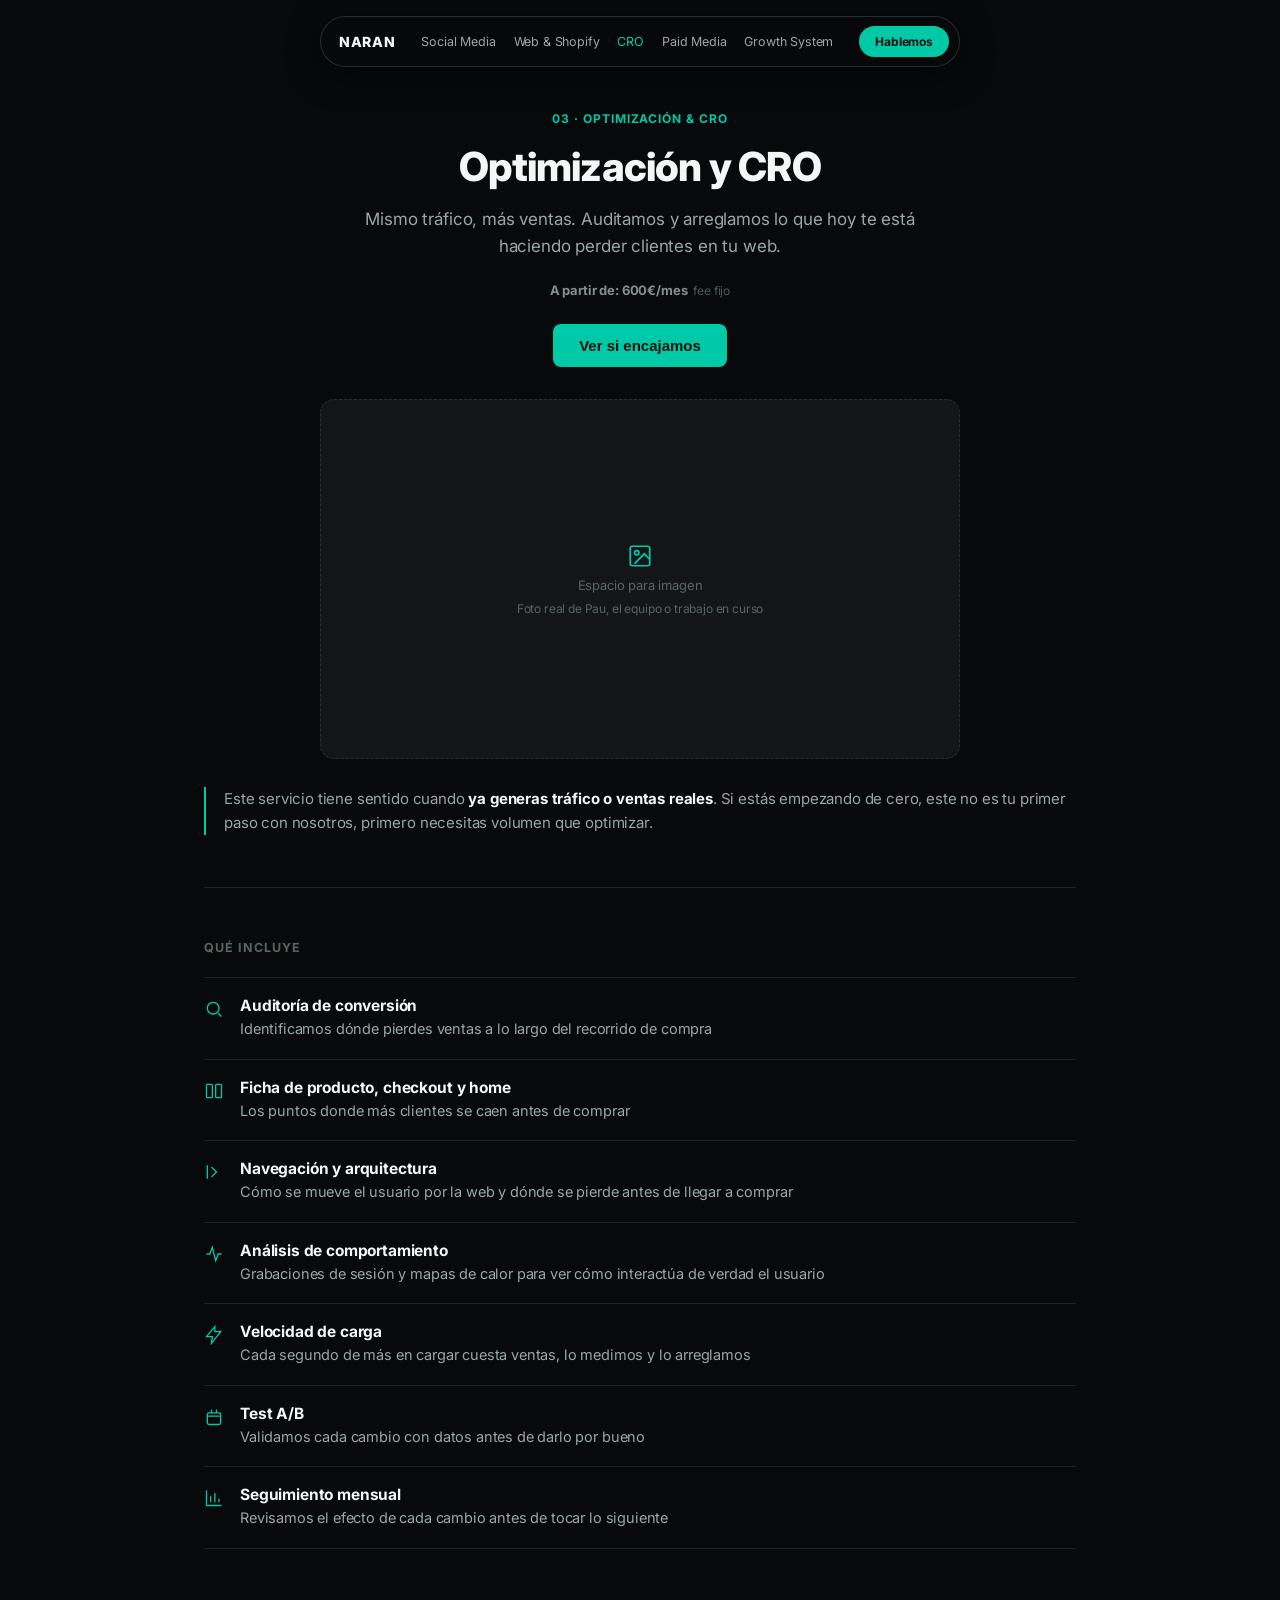
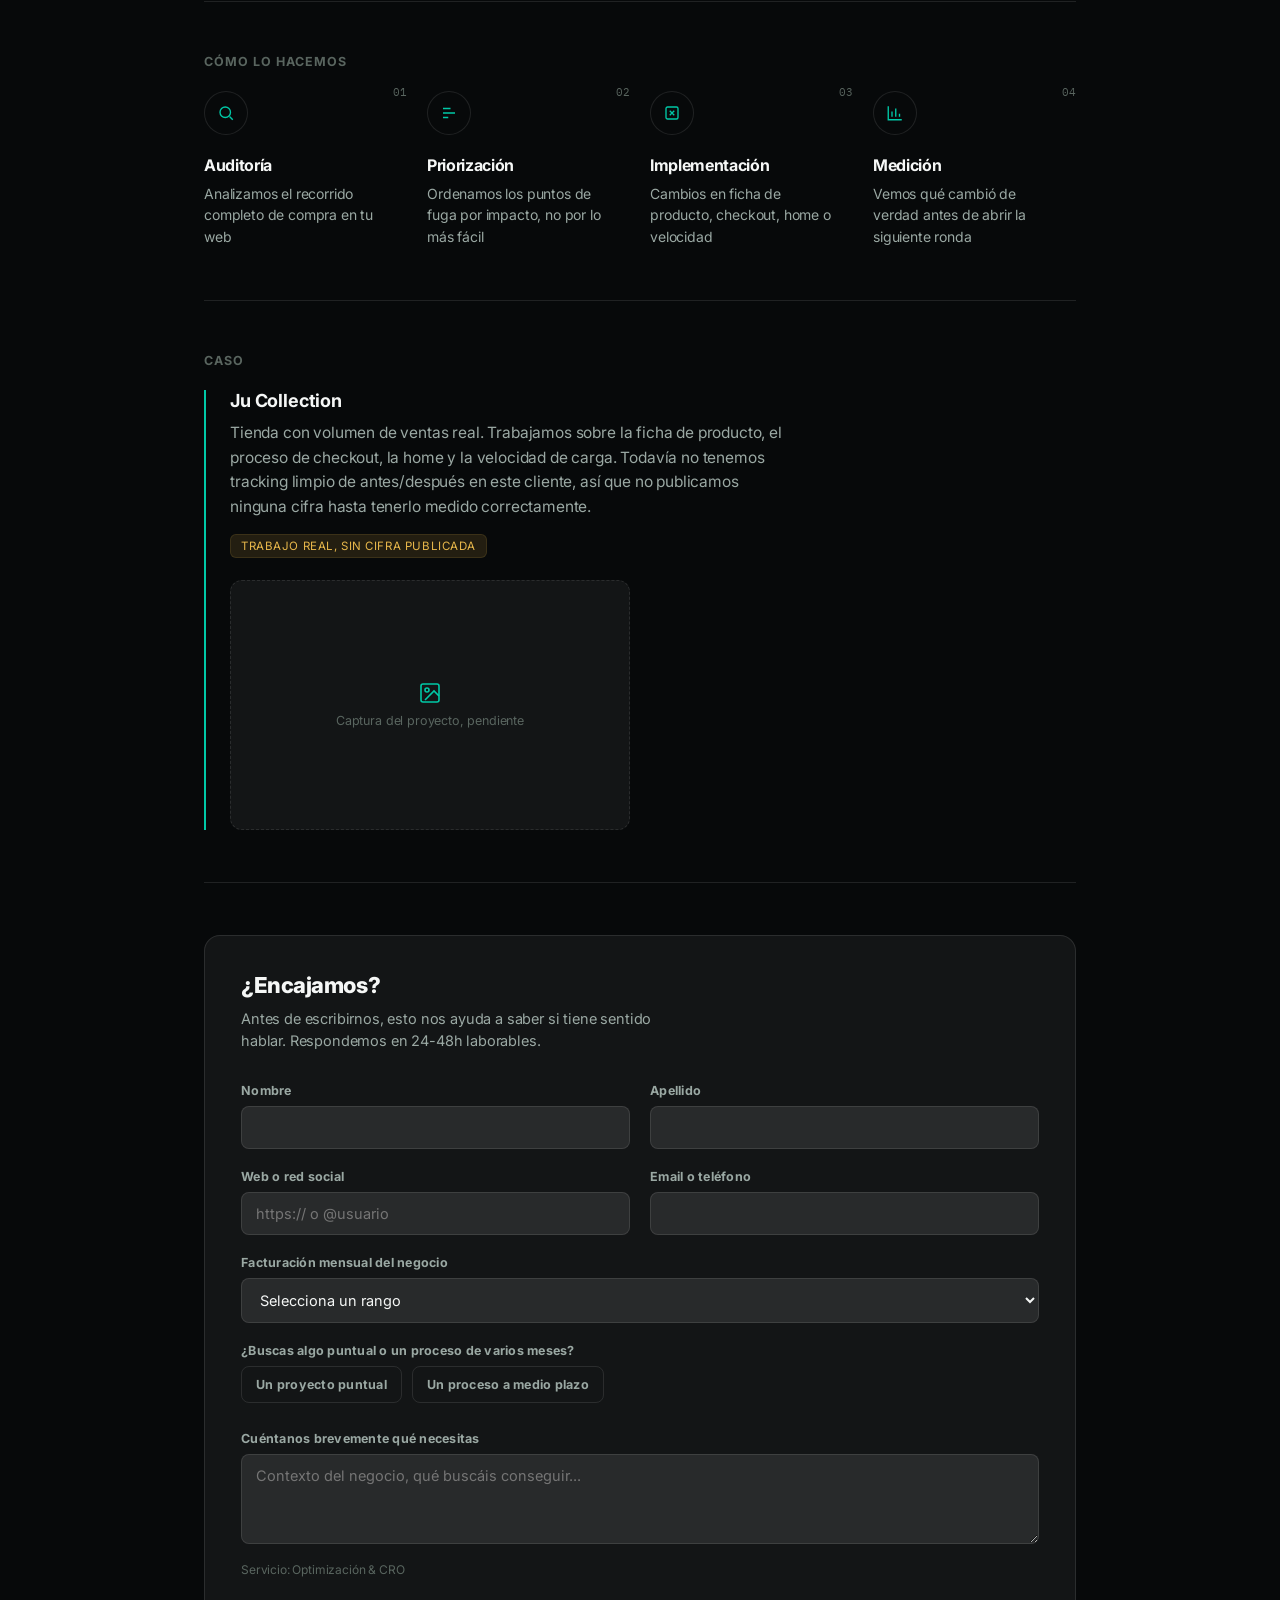
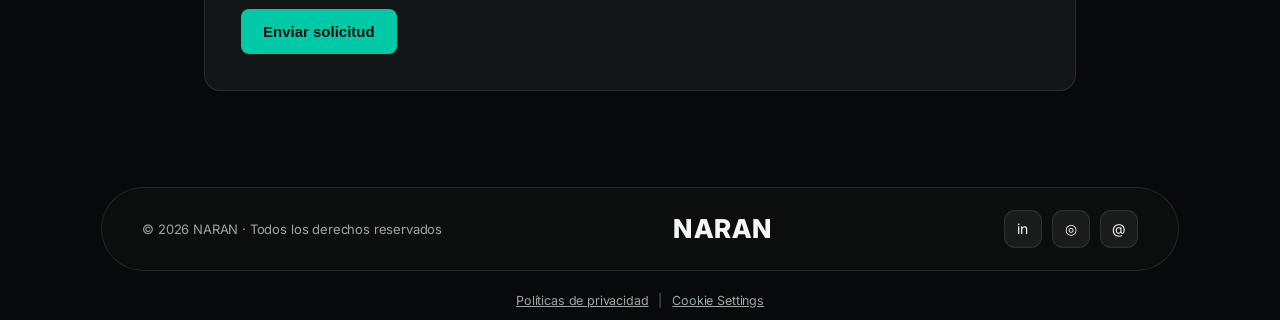
==== servicios/cro/index.html @ 3c76b816 "Añadir páginas individuales de servicios y enlazarlas desde la home - Nuevas páginas estáticas en /s" ====
<!DOCTYPE html>
<html lang="es">
<head>
  <meta charset="UTF-8" />
  <meta name="viewport" content="width=device-width, initial-scale=1.0" />
  <title>Optimización & CRO — NARAN</title>
  <meta name="description" content="Auditamos y arreglamos lo que hoy te está haciendo perder clientes en tu web. Mismo tráfico, más ventas.">
  <link rel="preconnect" href="https://fonts.googleapis.com">
  <link rel="preconnect" href="https://fonts.gstatic.com" crossorigin>
  <link href="https://fonts.googleapis.com/css2?family=Inter:wght@400;500;600;700;800;900&family=IBM+Plex+Mono:wght@400;500;600&display=swap" rel="stylesheet">
  <script>
    window.op=window.op||function(){var n=[];return new Proxy(function(){arguments.length&&n.push([].slice.call(arguments))},{get:function(t,r){return"q"===r?n:function(){n.push([r].concat([].slice.call(arguments)))}} ,has:function(t,r){return"q"===r}}) }();
    window.op('init', {
      clientId: '9a602c1d-88fe-4890-8d77-09cd3c6606c5',
      trackScreenViews: true,
      trackOutgoingLinks: true,
      trackAttributes: true,
    });
  </script>
  <script src="https://openpanel.dev/op1.js" defer async></script>
<style>

:root {
  --bg:           #07090A;
  --glass:        rgba(255,255,255,.05);
  --glass-strong: rgba(255,255,255,.09);
  --glass-border: rgba(255,255,255,.10);
  --ink:          #F5F7F6;
  --ink-dim:      #9AA8A3;
  --ink-faint:    #59655F;
  --accent:       #00C9A7;
  --accent-soft:  rgba(0,201,167,.16);
  --pending:      #E8B84B;
  --pending-soft: rgba(232,184,75,.12);
}
*, *::before, *::after { box-sizing: border-box; }
html { scroll-behavior: smooth; }
body {
  margin: 0;
  background: var(--bg);
  color: var(--ink);
  font-family: 'Inter', ui-sans-serif, -apple-system, BlinkMacSystemFont, sans-serif;
  font-optical-sizing: auto;
  -webkit-font-smoothing: antialiased;
  letter-spacing: -.01em;
}
h1,h2,h3,h4 { letter-spacing: -.02em; }
.mono { font-family: 'IBM Plex Mono', ui-monospace, monospace; }
::selection { background: var(--accent); color: #04120F; }
a { color: inherit; }
::-webkit-scrollbar { width: 5px; }
::-webkit-scrollbar-track { background: transparent; }
::-webkit-scrollbar-thumb { background: rgba(0,201,167,.3); border-radius: 3px; }
::-webkit-scrollbar-thumb:hover { background: rgba(0,201,167,.55); }

.shell { max-width: 1180px; margin: 0 auto; padding: 0 clamp(20px, 4vw, 56px); position: relative; z-index: 1; }
.glass { background: #0B0E0D; border: 1px solid var(--glass-border); border-radius: 20px; }

/* ── nav ── */
.navwrap { position: sticky; top: 16px; z-index: 50; display: flex; justify-content: center; padding: 0 20px; }
.nav {
  width: 100%; max-width: 640px;
  display: flex; align-items: center; justify-content: space-between;
  padding: 9px 10px 9px 18px; gap: 10px; border-radius: 100px;
  background: rgba(7,9,10,.88); backdrop-filter: blur(20px); -webkit-backdrop-filter: blur(20px);
  border-color: rgba(255,255,255,.15); box-shadow: 0 8px 32px rgba(0,0,0,.5);
}
.nav .logo { font-size: 14px; font-weight: 800; letter-spacing: .05em; text-decoration:none; color:var(--ink); }
.nav .links { display: flex; gap: 18px; font-size: 12.5px; color: var(--ink-dim); }
.nav .links a { text-decoration: none; transition: color .2s; }
.nav .links a:hover, .nav .links a.active { color: var(--ink); }
.nav .links a.active { color: var(--accent); }
.nav .cta {
  background: var(--accent); color: #04120F; font-size: 12px; font-weight: 700;
  padding: 8px 16px; border-radius: 100px; text-decoration: none;
  transition: transform .2s ease, box-shadow .2s ease;
  animation: pulseGlow 2.6s ease-in-out infinite;
}
.nav .cta:hover { transform: scale(1.05); box-shadow: 0 0 28px rgba(0,201,167,.6); animation-play-state: paused; }
@media (max-width: 640px) { .nav .links { display: none; } }
@keyframes pulseGlow {
  0%,100% { box-shadow: 0 0 22px rgba(0,201,167,.35), 0 0 50px rgba(0,201,167,.14); }
  50%      { box-shadow: 0 0 34px rgba(0,201,167,.55), 0 0 80px rgba(0,201,167,.26); }
}

/* ── footer ── */
footer { padding: 0 0 64px; position: relative; z-index: 1; }
.foot-bar {
  padding: 22px clamp(20px,4vw,40px); border-radius: 100px;
  display: flex; align-items: center; justify-content: space-between; gap: 16px; flex-wrap: wrap;
}
.foot-copy { font-size: 13px; color: var(--ink-dim); white-space: nowrap; }
.foot-logo { font-size: 26px; font-weight: 800; letter-spacing: .05em; }
.foot-social { display: flex; gap: 10px; }
.foot-social a {
  width: 38px; height: 38px; border-radius: 11px;
  display: flex; align-items: center; justify-content: center;
  background: rgba(255,255,255,.06); border: 1px solid var(--glass-border);
  color: var(--ink); text-decoration: none; font-size: 14px;
  transition: color .2s, border-color .2s, background .2s, transform .2s cubic-bezier(.16,1,.3,1);
}
.foot-social a:hover { color: var(--accent); border-color: rgba(0,201,167,.35); transform: translateY(-2px); }
.foot-policies { text-align: center; margin-top: 22px; margin-bottom: 12px; font-size: 12.5px; color: var(--ink-faint); }
.foot-policies a { color: var(--ink-dim); text-decoration: underline; }
.foot-policies .sep { margin: 0 10px; }
@media (max-width: 640px) { .foot-bar { flex-direction: column; text-align: center; } }

  .svc-shell{max-width:920px; margin-inline:auto; padding-inline:24px;}
  .svc-page{padding-block:56px 96px;}

  .svc-eyebrow{
    display:inline-block;
    font-size:12px; letter-spacing:.08em; text-transform:uppercase;
    color:var(--accent); font-weight:700;
    margin-bottom:18px;
  }

  .svc-hero{text-align:center;}
  .svc-hero h1{font-size:clamp(28px,4.4vw,40px); font-weight:800; max-width:22ch; margin:0 auto; line-height:1.15;}
  .svc-hero .lead{
    margin-top:16px; color:var(--ink-dim); font-size:17px; max-width:52ch; margin-inline:auto; line-height:1.6;
  }
  .svc-hero .price{
    margin-top:22px; display:flex; align-items:baseline; gap:6px; flex-wrap:wrap;
    justify-content:center; opacity:.85;
  }
  .svc-hero .price .amount{font-weight:700; font-size:13px; color:var(--ink-dim);}
  .svc-hero .price .note{color:var(--ink-faint); font-size:12px;}

  .svc-hero-image{
    margin:32px auto 0; max-width:640px; width:100%; aspect-ratio:16/9;
    border:1px dashed var(--glass-border); border-radius:14px;
    background:var(--glass);
    display:flex; flex-direction:column; align-items:center; justify-content:center; gap:8px;
    color:var(--ink-faint); font-size:13px; text-align:center; padding:16px;
  }
  .svc-hero-image span.hint{color:var(--ink-faint); font-size:12px; max-width:32ch;}

  .svc-cta-btn{
    margin-top:26px;
    display:inline-block; background:var(--accent); color:#04120E;
    font-weight:700; font-size:15px;
    border:none; padding:13px 26px; border-radius:8px; cursor:pointer;
    transition:opacity .15s;
  }
  .svc-cta-btn:hover{opacity:.88;}

  .svc-media-slot{
    margin-top:22px; width:100%; max-width:400px; aspect-ratio:16/10;
    border:1px dashed var(--glass-border); border-radius:12px;
    background:var(--glass);
    display:flex; flex-direction:column; align-items:center; justify-content:center; gap:8px;
    color:var(--ink-faint); font-size:12.5px; text-align:center; padding:14px;
  }

  .svc-divider{height:1px; background:var(--glass-border); margin-block:52px; border:none;}

  .svc-section-label{
    font-size:12.5px; letter-spacing:.08em; text-transform:uppercase;
    color:var(--ink-faint); margin-bottom:22px; font-weight:700;
  }

  .svc-includes{display:grid; gap:0; border-top:1px solid var(--glass-border); list-style:none; margin:0; padding:0;}
  .svc-includes li{
    display:flex; gap:16px; align-items:flex-start;
    padding-block:18px;
    border-bottom:1px solid var(--glass-border);
  }
  .svc-includes svg{flex-shrink:0; margin-top:3px;}
  .svc-includes .t{font-weight:700; font-size:15.5px;}
  .svc-includes .d{color:var(--ink-dim); font-size:14.5px; margin-top:3px; line-height:1.55;}

  .svc-fit-note{
    border-left:2px solid var(--accent);
    padding-left:18px;
    color:var(--ink-dim);
    font-size:15px; line-height:1.6;
    margin-top:28px;
  }
  .svc-fit-note strong{color:var(--ink); font-weight:700;}

  .svc-process{display:grid; grid-template-columns:repeat(auto-fit, minmax(190px,1fr)); gap:32px 20px;}
  .svc-step{position:relative; padding-right:20px;}
  .svc-step-num{
    position:relative; z-index:1;
    width:44px; height:44px; border-radius:50%;
    background:var(--bg);
    border:1px solid var(--glass-border);
    display:flex; align-items:center; justify-content:center;
    color:var(--accent);
    margin-bottom:20px;
  }
  .svc-step h3{font-size:16px; font-weight:700; margin:0 0 8px;}
  .svc-step p{color:var(--ink-dim); font-size:14px; margin:0; line-height:1.55;}
  .svc-step .idx{
    position:absolute; top:-6px; right:0;
    font-family:'IBM Plex Mono', monospace; font-size:11px; color:var(--ink-faint);
  }

  .svc-case{border-left:2px solid var(--accent); padding-left:24px;}
  .svc-case .client{font-weight:700; font-size:18px; margin-bottom:10px;}
  .svc-case .work{color:var(--ink-dim); font-size:15.5px; max-width:56ch; line-height:1.6; margin:0;}
  .svc-case .honest-tag{
    display:inline-block; margin-top:14px;
    font-size:11.5px; letter-spacing:.05em; text-transform:uppercase;
    color:var(--pending); border:1px solid var(--pending-soft);
    background:var(--pending-soft);
    padding:4px 10px; border-radius:6px;
  }
  .svc-reel-slot{margin-top:22px; display:flex; align-items:center; gap:16px; flex-wrap:wrap;}
  .svc-reel-placeholder{
    width:110px; aspect-ratio:9/16;
    border:1px dashed var(--glass-border); border-radius:12px;
    display:flex; flex-direction:column; align-items:center; justify-content:center; gap:8px;
    color:var(--ink-faint); font-size:11px; text-align:center; padding:8px;
  }
  .svc-views-tag{
    font-size:13px; color:var(--ink-dim);
    border:1px solid var(--glass-border); border-radius:20px;
    padding:5px 12px;
  }

  .svc-form-panel{
    background:var(--glass); border:1px solid var(--glass-border);
    border-radius:16px; padding:36px;
  }
  .svc-form-panel h2{font-size:22px; font-weight:800; margin:0;}
  .svc-form-panel .sub{color:var(--ink-dim); font-size:14.5px; margin-top:10px; max-width:48ch; line-height:1.55;}
  .svc-form-panel form{margin-top:30px; display:grid; gap:20px;}
  .svc-row2{display:grid; grid-template-columns:1fr 1fr; gap:20px;}
  .svc-form-panel label{
    display:block; font-size:12.5px; letter-spacing:.02em;
    color:var(--ink-dim); margin-bottom:8px; font-weight:700;
  }
  .svc-form-panel input, .svc-form-panel select, .svc-form-panel textarea{
    width:100%; background:var(--glass-strong); border:1px solid var(--glass-border);
    color:var(--ink); font-family:inherit; font-size:14.5px;
    padding:12px 14px; border-radius:8px; outline:none;
    transition:border-color .15s;
  }
  .svc-form-panel input:focus, .svc-form-panel select:focus, .svc-form-panel textarea:focus{border-color:var(--accent);}
  .svc-form-panel textarea{resize:vertical; min-height:90px;}
  .svc-form-panel fieldset{border:none; padding:0; margin:0;}
  .svc-radio-group{display:flex; gap:10px; flex-wrap:wrap;}
  .svc-radio-opt{
    border:1px solid var(--glass-border); border-radius:8px;
    padding:10px 14px; font-size:13.5px; color:var(--ink-dim);
    cursor:pointer; transition:all .15s; user-select:none;
  }
  .svc-radio-opt input{position:absolute; opacity:0; width:0; height:0;}
  .svc-radio-opt:has(input:checked){border-color:var(--accent); color:var(--ink); background:var(--accent-soft);}
  .svc-form-panel button[type="submit"]{
    background:var(--accent); color:#04120E; border:none;
    font-weight:700; font-size:15px;
    padding:14px 22px; border-radius:8px; cursor:pointer;
    justify-self:start; transition:opacity .15s;
  }
  .svc-form-panel button[type="submit"]:disabled{opacity:.5; cursor:default;}
  .svc-form-panel button[type="submit"]:hover:not(:disabled){opacity:.88;}
  .svc-form-note{color:var(--ink-faint); font-size:12px; margin-top:-6px;}
  .svc-confirm{display:none; border-left:2px solid var(--accent); padding-left:18px; color:var(--ink-dim); font-size:14.5px;}
  .svc-confirm.show{display:block;}
  .svc-confirm strong{color:var(--ink); font-weight:700;}
  .svc-error{display:none; border-left:2px solid #E85B4B; padding-left:18px; color:var(--ink-dim); font-size:14.5px;}
  .svc-error.show{display:block;}

  @media (max-width:640px){
    .svc-row2{grid-template-columns:1fr;}
    .svc-process{grid-template-columns:1fr 1fr; row-gap:36px;}
  }
</style>
</head>
<body>

<div class="navwrap">
  <nav class="nav glass" id="nav">
    <a class="logo" href="/" style="text-decoration:none;">NARAN</a>
    <div class="links">
      <a href="/servicios/social-media/">Social Media</a>
      <a href="/servicios/web-shopify/">Web & Shopify</a>
      <a href="/servicios/cro/" class="active">CRO</a>
      <a href="/servicios/paid-media/">Paid Media</a>
      <a href="/servicios/growth-system/">Growth System</a>
    </div>
    <a class="cta" href="/#contacto">Hablemos</a>
  </nav>
</div>

<div class="svc-shell svc-page">
  <div class="svc-hero">
    <span class="svc-eyebrow">03 · Optimización & CRO</span>
    <h1>Optimización y CRO</h1>
    <p class="lead">Mismo tráfico, más ventas. Auditamos y arreglamos lo que hoy te está haciendo perder clientes en tu web.</p>
    <div class="price"><span class="amount">A partir de: 600€/mes</span><span class="note">fee fijo</span></div>
    <button class="svc-cta-btn" onclick="scrollToForm()">Ver si encajamos</button>
    <div class="svc-hero-image">
      <svg width="26" height="26" viewBox="0 0 24 24" fill="none" stroke="#00C9A7" stroke-width="1.6"><rect x="3" y="3" width="18" height="18" rx="2"/><circle cx="9" cy="9" r="2"/><path d="M21 15l-5-5-9 9"/></svg>
      <span>Espacio para imagen</span>
      <span class="hint">Foto real de Pau, el equipo o trabajo en curso</span>
    </div>
  </div>

    <div class="svc-fit-note">Este servicio tiene sentido cuando <strong>ya generas tráfico o ventas reales</strong>. Si estás empezando de cero, este no es tu primer paso con nosotros, primero necesitas volumen que optimizar.</div>

  <hr class="svc-divider">

  <div class="svc-section-label">Qué incluye</div>
  <ul class="svc-includes">
      <li>
        <svg width="20" height="20" viewBox="0 0 24 24" fill="none" stroke="#00C9A7" stroke-width="1.6"><circle cx="11" cy="11" r="7"/><path d="M21 21l-4.3-4.3"/></svg>
        <div><div class="t">Auditoría de conversión</div><div class="d">Identificamos dónde pierdes ventas a lo largo del recorrido de compra</div></div>
      </li>
      <li>
        <svg width="20" height="20" viewBox="0 0 24 24" fill="none" stroke="#00C9A7" stroke-width="1.6"><rect x="3" y="4" width="7" height="16" rx="1"/><rect x="14" y="4" width="7" height="16" rx="1"/></svg>
        <div><div class="t">Ficha de producto, checkout y home</div><div class="d">Los puntos donde más clientes se caen antes de comprar</div></div>
      </li>
      <li>
        <svg width="20" height="20" viewBox="0 0 24 24" fill="none" stroke="#00C9A7" stroke-width="1.6"><path d="M9 18l6-6-6-6"/><path d="M4 4v16"/></svg>
        <div><div class="t">Navegación y arquitectura</div><div class="d">Cómo se mueve el usuario por la web y dónde se pierde antes de llegar a comprar</div></div>
      </li>
      <li>
        <svg width="20" height="20" viewBox="0 0 24 24" fill="none" stroke="#00C9A7" stroke-width="1.6"><path d="M3 12h4l3-8 4 16 3-8h4"/></svg>
        <div><div class="t">Análisis de comportamiento</div><div class="d">Grabaciones de sesión y mapas de calor para ver cómo interactúa de verdad el usuario</div></div>
      </li>
      <li>
        <svg width="20" height="20" viewBox="0 0 24 24" fill="none" stroke="#00C9A7" stroke-width="1.6"><path d="M13 2L3 14h7l-1 8 11-14h-7z"/></svg>
        <div><div class="t">Velocidad de carga</div><div class="d">Cada segundo de más en cargar cuesta ventas, lo medimos y lo arreglamos</div></div>
      </li>
      <li>
        <svg width="20" height="20" viewBox="0 0 24 24" fill="none" stroke="#00C9A7" stroke-width="1.6"><path d="M9 3v4M15 3v4M4 11h16M6 7h12a2 2 0 012 2v10a2 2 0 01-2 2H6a2 2 0 01-2-2V9a2 2 0 012-2z"/></svg>
        <div><div class="t">Test A/B</div><div class="d">Validamos cada cambio con datos antes de darlo por bueno</div></div>
      </li>
      <li>
        <svg width="20" height="20" viewBox="0 0 24 24" fill="none" stroke="#00C9A7" stroke-width="1.6"><path d="M3 3v18h18M8 17V10M13 17V6M18 17v-4"/></svg>
        <div><div class="t">Seguimiento mensual</div><div class="d">Revisamos el efecto de cada cambio antes de tocar lo siguiente</div></div>
      </li>
  </ul>

  <hr class="svc-divider">

  <div class="svc-section-label">Cómo lo hacemos</div>
  <div class="svc-process">
      <div class="svc-step"><span class="idx">01</span>
        <div class="svc-step-num"><svg width="18" height="18" viewBox="0 0 24 24" fill="none" stroke="currentColor" stroke-width="1.8"><circle cx="11" cy="11" r="7"/><path d="M21 21l-4.3-4.3"/></svg></div>
        <h3>Auditoría</h3><p>Analizamos el recorrido completo de compra en tu web</p>
      </div>
      <div class="svc-step"><span class="idx">02</span>
        <div class="svc-step-num"><svg width="18" height="18" viewBox="0 0 24 24" fill="none" stroke="currentColor" stroke-width="1.8"><path d="M4 12h16M4 6h10M4 18h7"/></svg></div>
        <h3>Priorización</h3><p>Ordenamos los puntos de fuga por impacto, no por lo más fácil</p>
      </div>
      <div class="svc-step"><span class="idx">03</span>
        <div class="svc-step-num"><svg width="18" height="18" viewBox="0 0 24 24" fill="none" stroke="currentColor" stroke-width="1.8"><rect x="4" y="4" width="16" height="16" rx="2"/><path d="M9 9l6 6M15 9l-6 6"/></svg></div>
        <h3>Implementación</h3><p>Cambios en ficha de producto, checkout, home o velocidad</p>
      </div>
      <div class="svc-step"><span class="idx">04</span>
        <div class="svc-step-num"><svg width="18" height="18" viewBox="0 0 24 24" fill="none" stroke="currentColor" stroke-width="1.8"><path d="M3 3v18h18M8 17V10M13 17V6M18 17v-4"/></svg></div>
        <h3>Medición</h3><p>Vemos qué cambió de verdad antes de abrir la siguiente ronda</p>
      </div>
  </div>

  <hr class="svc-divider">

  <div class="svc-section-label">Caso</div>
  <div class="svc-case">
    <div class="client">Ju Collection</div>
    <p class="work">Tienda con volumen de ventas real. Trabajamos sobre la ficha de producto, el proceso de checkout, la home y la velocidad de carga. Todavía no tenemos tracking limpio de antes/después en este cliente, así que no publicamos ninguna cifra hasta tenerlo medido correctamente.</p>
      <span class="honest-tag" style="display:inline-block; margin-top:14px; font-size:11.5px; letter-spacing:.05em; text-transform:uppercase; color:var(--pending); border:1px solid var(--pending-soft); background:var(--pending-soft); padding:4px 10px; border-radius:6px;">Trabajo real, sin cifra publicada</span>
      <div class="svc-media-slot">
        <svg width="24" height="24" viewBox="0 0 24 24" fill="none" stroke="#00C9A7" stroke-width="1.6"><rect x="3" y="3" width="18" height="18" rx="2"/><circle cx="9" cy="9" r="2"/><path d="M21 15l-5-5-9 9"/></svg>
        <span>Captura del proyecto, pendiente</span>
      </div>
  </div>

  <hr class="svc-divider">

    <div class="svc-form-panel">
      <h2>¿Encajamos?</h2>
      <p class="sub">Antes de escribirnos, esto nos ayuda a saber si tiene sentido hablar. Respondemos en 24-48h laborables.</p>
      <form name="servicio-cro" method="POST" data-netlify="true" netlify-honeypot="bot-field" onsubmit="return svcHandleSubmit(event, this)">
        <input type="hidden" name="form-name" value="servicio-cro">
        <p style="display:none;"><label>No rellenes esto si eres humano: <input name="bot-field"></label></p>
        <div class="svc-row2">
          <div><label>Nombre</label><input type="text" name="nombre" required></div>
          <div><label>Apellido</label><input type="text" name="apellido" required></div>
        </div>
        <div class="svc-row2">
          <div><label>Web o red social</label><input type="text" name="web" placeholder="https:// o @usuario" required></div>
          <div><label>Email o teléfono</label><input type="text" name="contacto" required></div>
        </div>
        <div>
          <label>Facturación mensual del negocio</label>
          <select name="facturacion" required>
            <option value="" disabled selected>Selecciona un rango</option>
            <option value="menos-30k">Menos de 30.000€</option>
            <option value="30k-100k">30.000€ - 100.000€</option>
            <option value="100k-300k">100.000€ - 300.000€</option>
            <option value="mas-300k">Más de 300.000€</option>
          </select>
        </div>
        <div>
          <label>¿Buscas algo puntual o un proceso de varios meses?</label>
          <fieldset class="svc-radio-group">
            <label class="svc-radio-opt"><input type="radio" name="compromiso" value="puntual" required>Un proyecto puntual</label>
            <label class="svc-radio-opt"><input type="radio" name="compromiso" value="proceso">Un proceso a medio plazo</label>
          </fieldset>
        </div>
        <div>
          <label>Cuéntanos brevemente qué necesitas</label>
          <textarea name="mensaje" placeholder="Contexto del negocio, qué buscáis conseguir..."></textarea>
        </div>
        <p class="svc-form-note">Servicio: Optimización & CRO</p>
        <button type="submit">Enviar solicitud</button>
        <div class="svc-confirm"><strong>Recibido.</strong> Te contestamos en 24-48h laborables.</div>
        <div class="svc-error"><strong>Algo ha fallado.</strong> Escríbenos directamente a <a href="mailto:growbemarketingthings@gmail.com" style="color:var(--accent);">growbemarketingthings@gmail.com</a>.</div>
      </form>
    </div>

</div>
<footer class="shell">
  <div class="foot-bar glass">
    <span class="foot-copy">© 2026 NARAN · Todos los derechos reservados</span>
    <span class="foot-logo">NARAN</span>
    <div class="foot-social">
      <a href="#" aria-label="LinkedIn">in</a>
      <a href="#" aria-label="Instagram">◎</a>
      <a href="mailto:growbemarketingthings@gmail.com" aria-label="Email">@</a>
    </div>
  </div>
  <div class="foot-policies">
    <a href="#">Políticas de privacidad</a><span class="sep">|</span><a href="#">Cookie Settings</a>
  </div>
</footer>
<script>
  function scrollToForm(){
    const panel = document.querySelector('.svc-form-panel');
    if(panel) panel.scrollIntoView({behavior:'smooth', block:'start'});
  }

  function svcHandleSubmit(e, form){
    e.preventDefault();
    const data = new FormData(form);
    const confirmEl = form.querySelector('.svc-confirm');
    const errorEl = form.querySelector('.svc-error');
    const submitBtn = form.querySelector('button[type="submit"]');
    submitBtn.disabled = true;
    fetch('/', {
      method: 'POST',
      headers: {'Content-Type': 'application/x-www-form-urlencoded'},
      body: new URLSearchParams(data).toString()
    }).then(() => {
      confirmEl.classList.add('show');
      form.querySelectorAll('input,select,textarea').forEach(el => el.disabled = true);
    }).catch(() => {
      errorEl.classList.add('show');
      submitBtn.disabled = false;
    });
    return false;
  }
</script>
</body>
</html>
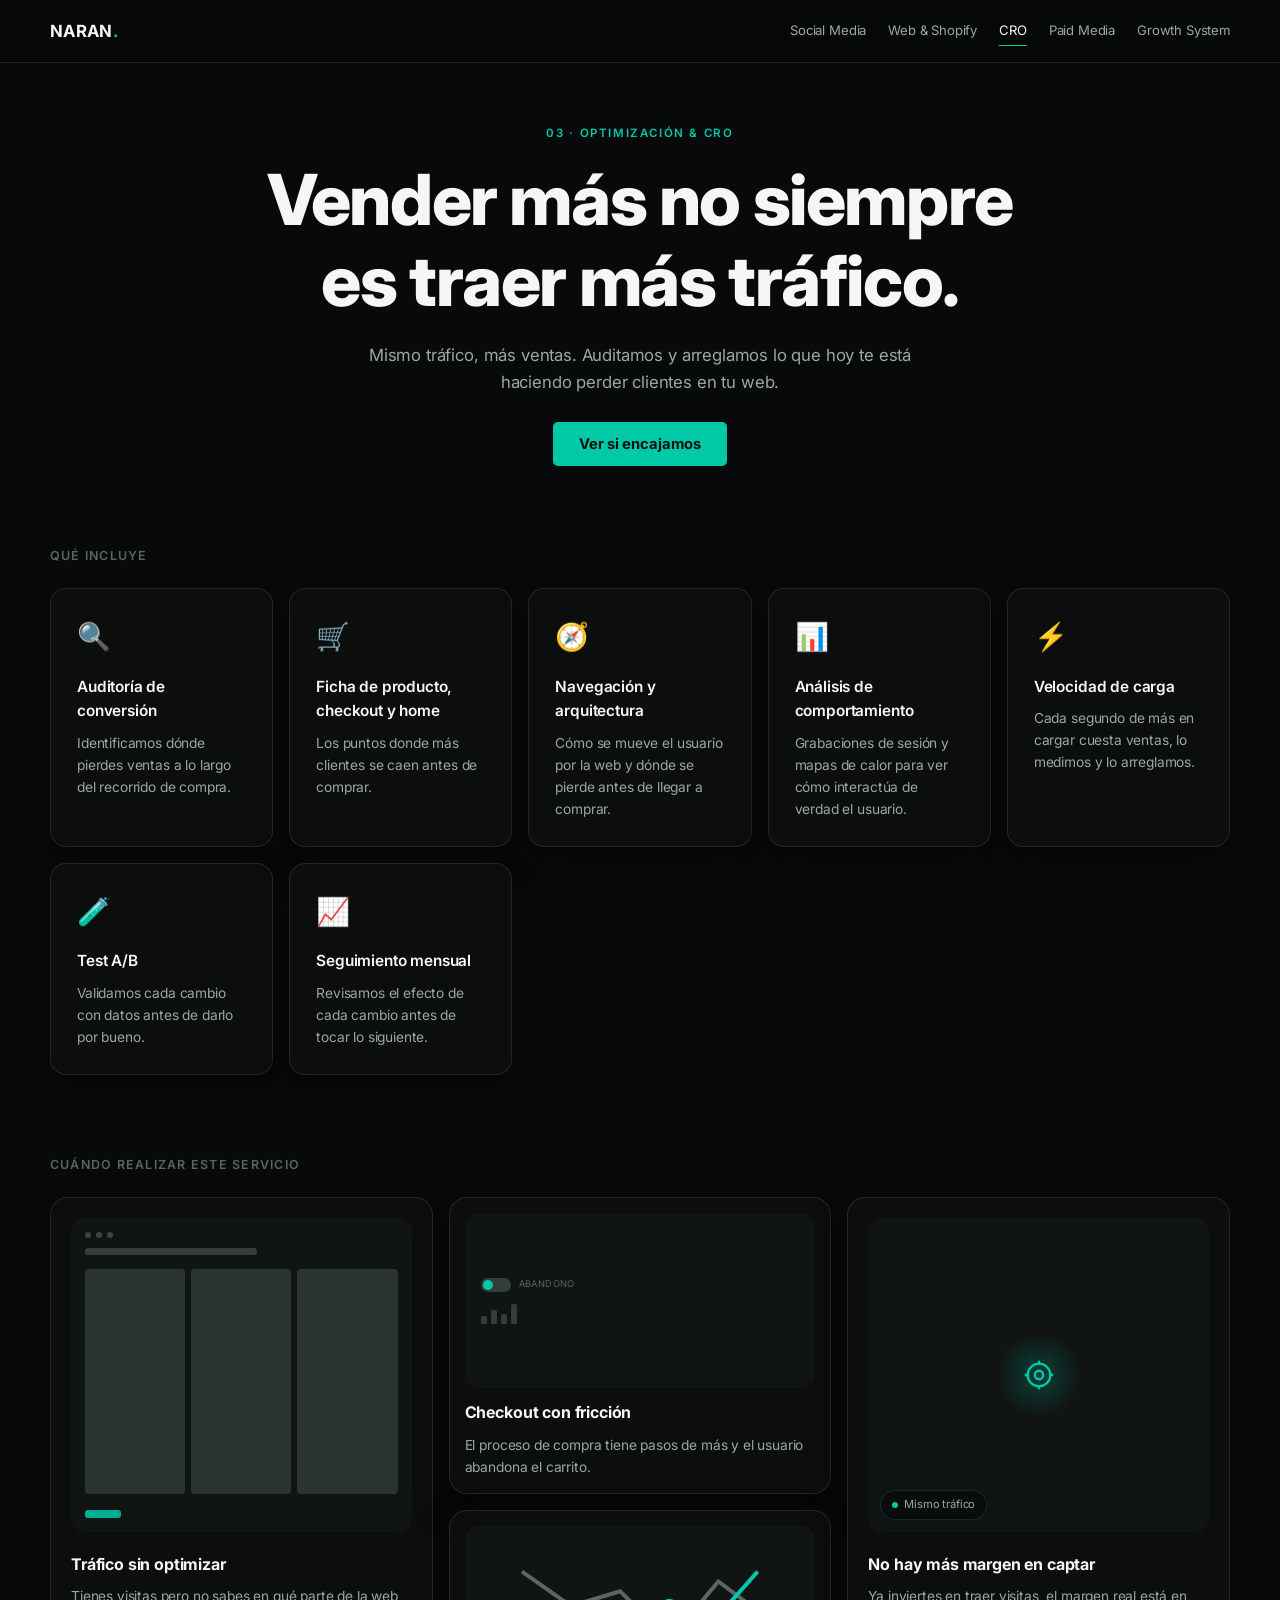
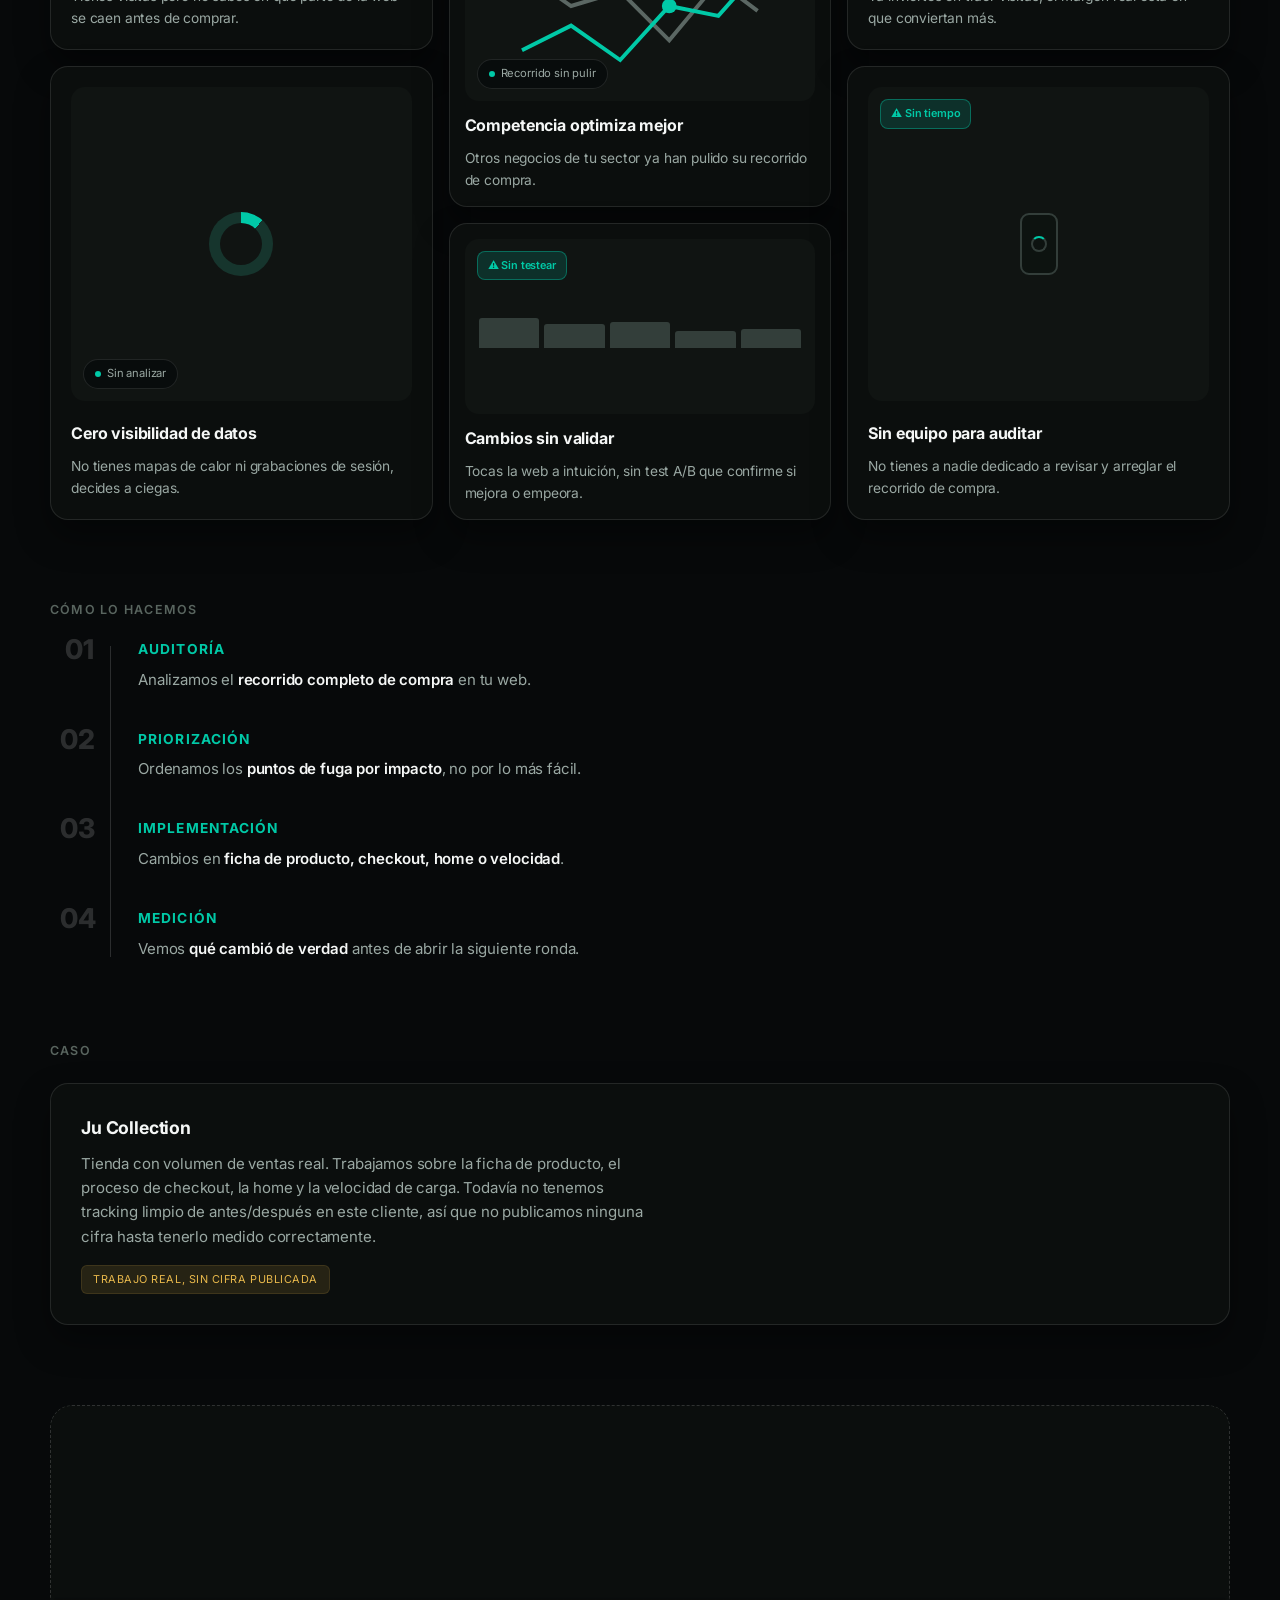
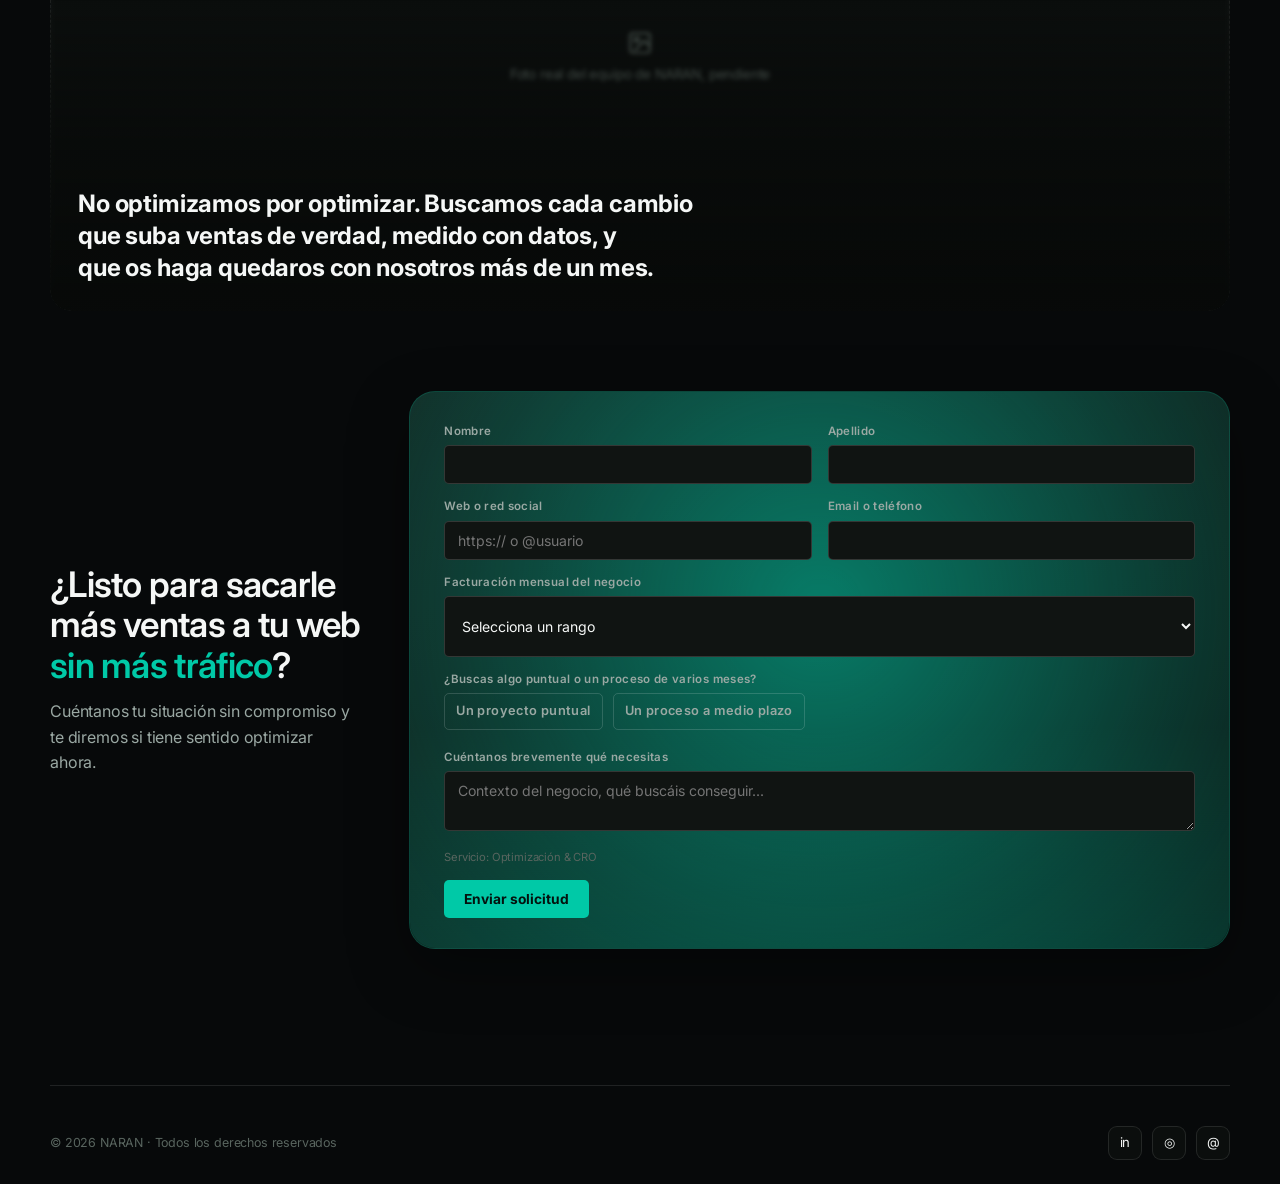
==== commit b556556e: "Unificar estética de páginas de servicios y ajustar home Todas las páginas de servicios (Social Medi" ====
--- a/servicios/cro/index.html
+++ b/servicios/cro/index.html
@@ -19,428 +19,736 @@
   </script>
   <script src="https://openpanel.dev/op1.js" defer async></script>
 <style>
-
-:root {
-  --bg:           #07090A;
-  --glass:        rgba(255,255,255,.05);
-  --glass-strong: rgba(255,255,255,.09);
-  --glass-border: rgba(255,255,255,.10);
-  --ink:          #F5F7F6;
-  --ink-dim:      #9AA8A3;
-  --ink-faint:    #59655F;
-  --accent:       #00C9A7;
-  --accent-soft:  rgba(0,201,167,.16);
-  --pending:      #E8B84B;
-  --pending-soft: rgba(232,184,75,.12);
-}
-*, *::before, *::after { box-sizing: border-box; }
-html { scroll-behavior: smooth; }
-body {
-  margin: 0;
-  background: var(--bg);
-  color: var(--ink);
-  font-family: 'Inter', ui-sans-serif, -apple-system, BlinkMacSystemFont, sans-serif;
-  font-optical-sizing: auto;
-  -webkit-font-smoothing: antialiased;
-  letter-spacing: -.01em;
-}
-h1,h2,h3,h4 { letter-spacing: -.02em; }
-.mono { font-family: 'IBM Plex Mono', ui-monospace, monospace; }
-::selection { background: var(--accent); color: #04120F; }
-a { color: inherit; }
-::-webkit-scrollbar { width: 5px; }
-::-webkit-scrollbar-track { background: transparent; }
-::-webkit-scrollbar-thumb { background: rgba(0,201,167,.3); border-radius: 3px; }
-::-webkit-scrollbar-thumb:hover { background: rgba(0,201,167,.55); }
-
-.shell { max-width: 1180px; margin: 0 auto; padding: 0 clamp(20px, 4vw, 56px); position: relative; z-index: 1; }
-.glass { background: #0B0E0D; border: 1px solid var(--glass-border); border-radius: 20px; }
-
-/* ── nav ── */
-.navwrap { position: sticky; top: 16px; z-index: 50; display: flex; justify-content: center; padding: 0 20px; }
-.nav {
-  width: 100%; max-width: 640px;
-  display: flex; align-items: center; justify-content: space-between;
-  padding: 9px 10px 9px 18px; gap: 10px; border-radius: 100px;
-  background: rgba(7,9,10,.88); backdrop-filter: blur(20px); -webkit-backdrop-filter: blur(20px);
-  border-color: rgba(255,255,255,.15); box-shadow: 0 8px 32px rgba(0,0,0,.5);
-}
-.nav .logo { font-size: 14px; font-weight: 800; letter-spacing: .05em; text-decoration:none; color:var(--ink); }
-.nav .links { display: flex; gap: 18px; font-size: 12.5px; color: var(--ink-dim); }
-.nav .links a { text-decoration: none; transition: color .2s; }
-.nav .links a:hover, .nav .links a.active { color: var(--ink); }
-.nav .links a.active { color: var(--accent); }
-.nav .cta {
-  background: var(--accent); color: #04120F; font-size: 12px; font-weight: 700;
-  padding: 8px 16px; border-radius: 100px; text-decoration: none;
-  transition: transform .2s ease, box-shadow .2s ease;
-  animation: pulseGlow 2.6s ease-in-out infinite;
-}
-.nav .cta:hover { transform: scale(1.05); box-shadow: 0 0 28px rgba(0,201,167,.6); animation-play-state: paused; }
-@media (max-width: 640px) { .nav .links { display: none; } }
-@keyframes pulseGlow {
-  0%,100% { box-shadow: 0 0 22px rgba(0,201,167,.35), 0 0 50px rgba(0,201,167,.14); }
-  50%      { box-shadow: 0 0 34px rgba(0,201,167,.55), 0 0 80px rgba(0,201,167,.26); }
-}
-
-/* ── footer ── */
-footer { padding: 0 0 64px; position: relative; z-index: 1; }
-.foot-bar {
-  padding: 22px clamp(20px,4vw,40px); border-radius: 100px;
-  display: flex; align-items: center; justify-content: space-between; gap: 16px; flex-wrap: wrap;
-}
-.foot-copy { font-size: 13px; color: var(--ink-dim); white-space: nowrap; }
-.foot-logo { font-size: 26px; font-weight: 800; letter-spacing: .05em; }
-.foot-social { display: flex; gap: 10px; }
-.foot-social a {
-  width: 38px; height: 38px; border-radius: 11px;
-  display: flex; align-items: center; justify-content: center;
-  background: rgba(255,255,255,.06); border: 1px solid var(--glass-border);
-  color: var(--ink); text-decoration: none; font-size: 14px;
-  transition: color .2s, border-color .2s, background .2s, transform .2s cubic-bezier(.16,1,.3,1);
-}
-.foot-social a:hover { color: var(--accent); border-color: rgba(0,201,167,.35); transform: translateY(-2px); }
-.foot-policies { text-align: center; margin-top: 22px; margin-bottom: 12px; font-size: 12.5px; color: var(--ink-faint); }
-.foot-policies a { color: var(--ink-dim); text-decoration: underline; }
-.foot-policies .sep { margin: 0 10px; }
-@media (max-width: 640px) { .foot-bar { flex-direction: column; text-align: center; } }
-
-  .svc-shell{max-width:920px; margin-inline:auto; padding-inline:24px;}
-  .svc-page{padding-block:56px 96px;}
-
-  .svc-eyebrow{
+  :root{
+    --bg: #07090A;
+    --bg-lift: #0B0E0D;
+    --bg-lift-2: #101412;
+    --line: rgba(255,255,255,.10);
+    --line-strong: rgba(255,255,255,.15);
+    --text: #F5F7F6;
+    --text-dim: #9AA8A3;
+    --text-faint: #59655F;
+    --accent: #00C9A7;
+    --accent-dim: rgba(0,201,167,.16);
+    --accent-soft: rgba(0,201,167,.08);
+    --card: #0B0E0D;
+    --card-2: #101412;
+    --card-line: rgba(255,255,255,.10);
+    --warn: #FF6E5C;
+    --pending: #E8B84B;
+    --pending-soft: rgba(232,184,75,.12);
+    --font-display: 'Inter', ui-sans-serif, -apple-system, BlinkMacSystemFont, sans-serif;
+    --font-body: 'Inter', ui-sans-serif, -apple-system, BlinkMacSystemFont, sans-serif;
+  }
+
+  *{box-sizing:border-box;}
+  html{scroll-behavior:smooth;}
+  html, body{overflow-x:hidden;}
+  body{
+    margin:0;
+    background:var(--bg);
+    color:var(--text);
+    font-family:var(--font-body);
+    font-size:16px;
+    line-height:1.6;
+    letter-spacing:-.01em;
+    padding-inline:24px;
+    width:100%;
+  }
+  a{color:inherit;}
+  ::selection{background:var(--accent-dim); color:var(--text);}
+
+  h1,h2,h3{
+    font-family:var(--font-display);
+    font-weight:800;
+    letter-spacing:-.02em;
+    line-height:1.15;
+    text-wrap:balance;
+    margin:0;
+  }
+  p{margin:0;}
+
+  .shell{max-width:1180px; margin-inline:auto;}
+
+  /* ---------- NAV ---------- */
+  .nav{
+    position:sticky; top:0; z-index:20;
+    background:rgba(7,9,8,0.97);
+    border-bottom:1px solid var(--line);
+    margin-inline:-24px;
+    padding-inline:24px;
+  }
+  .nav-inner{
+    max-width:1180px; margin-inline:auto;
+    display:flex; align-items:center; justify-content:space-between;
+    padding-block:16px;
+    gap:16px;
+  }
+  .logo{
+    font-family:var(--font-display); font-weight:700; letter-spacing:0.02em;
+    font-size:1.05rem; text-decoration:none; flex-shrink:0;
+  }
+  .logo span{color:var(--accent);}
+  .nav-links{
+    display:flex; gap:22px; flex-wrap:wrap; font-size:0.82rem;
+    color:var(--text-dim);
+  }
+  .nav-links a{
+    text-decoration:none; padding-block:4px; border-bottom:1px solid transparent;
+    transition:color .15s, border-color .15s;
+  }
+  .nav-links a:hover, .nav-links a.active{color:var(--text); border-color:var(--accent);}
+  @media (max-width:640px){ .nav-links{display:none;} }
+
+  .page{padding-block:56px 96px;}
+
+  .eyebrow{
     display:inline-block;
-    font-size:12px; letter-spacing:.08em; text-transform:uppercase;
-    color:var(--accent); font-weight:700;
+    font-size:0.72rem; letter-spacing:0.14em; text-transform:uppercase;
+    color:var(--accent); font-weight:600;
     margin-bottom:18px;
   }
 
-  .svc-hero{text-align:center;}
-  .svc-hero h1{font-size:clamp(28px,4.4vw,40px); font-weight:800; max-width:22ch; margin:0 auto; line-height:1.15;}
-  .svc-hero .lead{
-    margin-top:16px; color:var(--ink-dim); font-size:17px; max-width:52ch; margin-inline:auto; line-height:1.6;
-  }
-  .svc-hero .price{
-    margin-top:22px; display:flex; align-items:baseline; gap:6px; flex-wrap:wrap;
-    justify-content:center; opacity:.85;
-  }
-  .svc-hero .price .amount{font-weight:700; font-size:13px; color:var(--ink-dim);}
-  .svc-hero .price .note{color:var(--ink-faint); font-size:12px;}
-
-  .svc-hero-image{
-    margin:32px auto 0; max-width:640px; width:100%; aspect-ratio:16/9;
-    border:1px dashed var(--glass-border); border-radius:14px;
-    background:var(--glass);
-    display:flex; flex-direction:column; align-items:center; justify-content:center; gap:8px;
-    color:var(--ink-faint); font-size:13px; text-align:center; padding:16px;
-  }
-  .svc-hero-image span.hint{color:var(--ink-faint); font-size:12px; max-width:32ch;}
-
-  .svc-cta-btn{
+  /* Hero */
+  .hero{text-align:center;}
+  .hero h1{font-size:clamp(2.6rem, 7vw, 4.4rem); max-width:17ch; margin-inline:auto;}
+  .hero .lead{
+    margin-top:20px; color:var(--text-dim); font-size:1.05rem; max-width:52ch; margin-inline:auto;
+  }
+  .cta-btn{
     margin-top:26px;
     display:inline-block; background:var(--accent); color:#04120E;
-    font-weight:700; font-size:15px;
-    border:none; padding:13px 26px; border-radius:8px; cursor:pointer;
+    font-family:var(--font-body); font-weight:700; font-size:0.92rem;
+    border:none; padding:13px 26px; border-radius:5px; cursor:pointer;
     transition:opacity .15s;
   }
-  .svc-cta-btn:hover{opacity:.88;}
-
-  .svc-media-slot{
-    margin-top:22px; width:100%; max-width:400px; aspect-ratio:16/10;
-    border:1px dashed var(--glass-border); border-radius:12px;
-    background:var(--glass);
+  .cta-btn:hover{opacity:0.88;}
+
+  .section-label{
+    margin-top:80px;
+    font-size:0.78rem; letter-spacing:0.1em; text-transform:uppercase;
+    color:var(--text-faint); margin-bottom:22px; font-weight:600;
+  }
+
+  /* Qué incluye — card grid */
+  .incl-grid{display:grid; grid-template-columns:repeat(5,1fr); gap:16px;}
+  .incl-card{
+    background:var(--card); border:1px solid var(--card-line); border-radius:16px; padding:26px;
+    box-shadow:0 14px 30px rgba(0,0,0,0.35);
+    transition:box-shadow .2s ease, border-color .2s ease, transform .2s ease;
+  }
+  .incl-card:hover{
+    border-color:rgba(0,201,167,0.45);
+    box-shadow:0 0 0 1px rgba(0,201,167,0.3), 0 0 26px rgba(0,201,167,0.25);
+  }
+  .incl-card .emoji{display:block; font-size:1.7rem; margin-bottom:16px;}
+  .incl-card .t{font-family:var(--font-display); font-weight:600; font-size:0.96rem; margin-bottom:8px;}
+  .incl-card .d{color:var(--text-dim); font-size:0.86rem;}
+  @media (max-width:900px){ .incl-grid{grid-template-columns:repeat(2,1fr);} }
+  @media (max-width:640px){
+    .incl-grid{
+      display:flex; grid-template-columns:none;
+      overflow-x:auto; overflow-y:hidden;
+      gap:14px; margin-inline:-24px; padding-inline:24px; padding-block:6px;
+      cursor:grab; user-select:none;
+      scrollbar-width:none; -ms-overflow-style:none;
+      -webkit-overflow-scrolling:touch;
+    }
+    .incl-grid::-webkit-scrollbar{display:none;}
+    .incl-grid.dragging{cursor:grabbing;}
+    .incl-card{
+      flex:0 0 58%; min-height:260px;
+      display:flex; flex-direction:column; justify-content:center;
+    }
+  }
+
+  /* Paso a paso — timeline with scroll-linked progress bar */
+  .timeline{position:relative;}
+  .timeline::before{
+    content:''; position:absolute; top:4px; bottom:4px; width:1px;
+    background:var(--line-strong);
+  }
+  .tl-progress{
+    position:absolute; top:4px; width:1px; height:0;
+    background:var(--accent); z-index:1; transition:height .1s linear;
+  }
+  .tl-step{position:relative; padding-bottom:40px;}
+  .tl-step:last-child{padding-bottom:0;}
+  .tl-step .tl-num{
+    position:absolute; text-align:right;
+    font-family:var(--font-display); font-weight:800; font-size:1.7rem;
+    color:var(--line-strong); line-height:1;
+  }
+  .tl-step h3{
+    font-size:0.86rem; letter-spacing:0.08em; text-transform:uppercase;
+    font-weight:700; color:var(--accent); margin-bottom:10px;
+  }
+  .tl-step p{color:var(--text-dim); font-size:0.94rem; max-width:60ch;}
+  .tl-step p strong{color:var(--text); font-weight:600;}
+  .tl-step p + p{margin-top:10px;}
+
+  .timeline.timeline-v2{padding-left:88px;}
+  .timeline.timeline-v2::before{left:60px;}
+  .timeline.timeline-v2 .tl-progress{left:60px;}
+  .timeline.timeline-v2 .tl-num{left:-78px; top:-6px; width:34px;}
+  @media (max-width:640px){
+    .timeline.timeline-v2{padding-left:56px;}
+    .timeline.timeline-v2::before{left:28px;}
+    .timeline.timeline-v2 .tl-progress{left:28px;}
+    .timeline.timeline-v2 .tl-num{left:-46px; width:26px; font-size:1.3rem;}
+  }
+
+  /* Cuándo realizar este servicio — 3-column grid with mock graphics */
+  .when-grid{display:grid; grid-template-columns:repeat(3,1fr); gap:16px; align-items:stretch;}
+  .when-col{display:flex; flex-direction:column; gap:16px;}
+  .when-col-compact{flex:none;}
+  .when-col-compact .when-media{aspect-ratio:16/8; margin-bottom:12px; flex:none;}
+  .when-col-compact .when-card{padding:15px; flex:none;}
+  .when-col-compact .t{font-size:0.9rem; margin-bottom:5px;}
+  .when-col-compact .d{font-size:0.8rem;}
+  .when-card{
+    display:flex; flex-direction:column;
+    background:var(--card); border:1px solid var(--card-line); border-radius:18px;
+    padding:20px; box-shadow:0 16px 34px rgba(0,0,0,0.4);
+  }
+  .when-col:not(.when-col-compact) > .when-card{flex:1 1 0;}
+  .when-media{
+    position:relative; aspect-ratio:16/12; border-radius:14px; overflow:hidden;
+    background:var(--card-2);
+    display:flex; align-items:center; justify-content:center;
+    margin-bottom:20px;
+  }
+  .when-col:not(.when-col-compact) .when-media{flex:1 1 auto; aspect-ratio:auto;}
+  .when-media .glow{
+    position:absolute; width:88px; height:88px; border-radius:50%;
+    background:radial-gradient(circle, rgba(0,201,167,0.24), transparent 70%);
+  }
+  .when-media svg{position:relative; z-index:1;}
+  .when-badge{
+    position:absolute; left:12px; bottom:12px; z-index:2;
+    display:inline-flex; align-items:center; gap:6px;
+    background:rgba(8,12,11,0.82); border:1px solid var(--card-line);
+    border-radius:20px; padding:5px 11px; font-size:0.7rem; color:var(--text-dim);
+  }
+  .when-banner{
+    position:absolute; top:12px; left:12px; right:12px; z-index:2;
+    display:inline-flex; align-items:center; gap:6px; width:fit-content;
+    background:var(--accent-dim); border:1px solid rgba(0,201,167,0.4);
+    color:var(--accent); border-radius:8px; padding:5px 10px; font-size:0.68rem; font-weight:600;
+  }
+  .when-badge .dot{width:6px; height:6px; border-radius:50%; background:var(--accent); flex-shrink:0;}
+  .when-card{
+    cursor:pointer;
+    transition:box-shadow .2s ease, border-color .2s ease;
+  }
+  .when-card:hover{
+    border-color:rgba(0,201,167,0.45);
+    box-shadow:0 0 0 1px rgba(0,201,167,0.3), 0 0 30px rgba(0,201,167,0.25);
+  }
+  .when-card .t{font-family:var(--font-display); font-weight:700; font-size:1rem; margin-bottom:8px;}
+  .when-card .d{color:var(--text-dim); font-size:0.86rem;}
+  @media (max-width:900px){ .when-grid{grid-template-columns:repeat(2,1fr);} }
+  @media (max-width:520px){ .when-grid{grid-template-columns:1fr;} }
+
+  /* Mini mockup graphics inside .when-media */
+  .mock-window{width:100%; height:100%; padding:14px; display:flex; flex-direction:column; gap:8px;}
+  .mock-window .chrome{display:flex; gap:5px;}
+  .mock-window .chrome span{width:6px; height:6px; border-radius:50%; background:#3a4440;}
+  .mock-window .bar{height:7px; border-radius:3px; background:#333e3a; width:55%; margin-top:2px;}
+  .mock-window .grid3{display:flex; gap:6px; margin-top:6px; flex:1;}
+  .mock-window .grid3 div{flex:1; border-radius:4px; background:#2a3532;}
+  .mock-window .btn{width:36px; height:8px; border-radius:3px; background:var(--accent); margin-top:8px; opacity:0.85;}
+
+  .mock-donut{position:relative; width:64px; height:64px; border-radius:50%;
+    background:conic-gradient(#00C9A7 0deg 42deg, #16352d 42deg 360deg);}
+  .mock-donut::after{content:''; position:absolute; inset:11px; border-radius:50%; background:var(--card-2);}
+
+  .mock-toggle{display:flex; flex-direction:column; gap:8px; width:100%; padding:0 16px;}
+  .mock-toggle .row{display:flex; align-items:center; gap:8px; font-size:0.58rem; letter-spacing:0.04em; color:var(--text-faint); text-transform:uppercase;}
+  .mock-toggle .pill{width:30px; height:14px; border-radius:20px; background:#333e3a; position:relative; flex-shrink:0;}
+  .mock-toggle .pill::after{content:''; position:absolute; top:2px; left:2px; width:10px; height:10px; border-radius:50%; background:var(--accent);}
+  .mock-toggle .bars{display:flex; align-items:flex-end; gap:4px; height:22px; margin-top:2px;}
+  .mock-toggle .bars div{width:6px; background:#333e3a; border-radius:2px 2px 0 0;}
+
+  .mock-bars{display:flex; align-items:flex-end; gap:5px; height:44px; padding:0 14px; width:100%;}
+  .mock-bars div{flex:1; background:#333e3a; border-radius:3px 3px 0 0;}
+
+  .mock-phone{
+    width:38px; height:62px; border:2px solid #333e3a; border-radius:9px;
+    background:#0d1310; display:flex; align-items:center; justify-content:center;
+  }
+  .mock-phone .spinner{
+    width:16px; height:16px; border:2px solid #333e3a; border-top-color:var(--accent);
+    border-radius:50%; animation:mockspin 1.1s linear infinite;
+  }
+  @keyframes mockspin{to{transform:rotate(360deg);}}
+
+  /* Caso */
+  .case-card{
+    background:var(--card); border:1px solid var(--card-line); border-radius:18px; padding:30px;
+    box-shadow:0 16px 34px rgba(0,0,0,0.35);
+  }
+  .case-card .client{font-family:var(--font-display); font-weight:700; font-size:1.1rem; margin-bottom:10px;}
+  .case-card .work{color:var(--text-dim); font-size:0.94rem; line-height:1.6; max-width:64ch;}
+  .case-card .honest-tag{
+    display:inline-block; margin-top:16px;
+    font-size:0.68rem; letter-spacing:0.05em; text-transform:uppercase;
+    color:var(--pending); border:1px solid var(--pending-soft);
+    background:var(--pending-soft); padding:5px 11px; border-radius:6px;
+  }
+
+  /* Por qué NARAN — foto panorámica del equipo con degradado y frase destacada */
+  .why-photo{
+    position:relative; isolation:isolate; overflow:hidden;
+    width:100%; aspect-ratio:21/9; border-radius:22px;
+    background:var(--bg-lift);
+    margin-top:80px;
+  }
+  .why-photo img{
+    position:absolute; inset:0; width:100%; height:100%; object-fit:cover;
+  }
+  .why-photo .placeholder{
+    position:absolute; inset:0;
     display:flex; flex-direction:column; align-items:center; justify-content:center; gap:8px;
-    color:var(--ink-faint); font-size:12.5px; text-align:center; padding:14px;
-  }
-
-  .svc-divider{height:1px; background:var(--glass-border); margin-block:52px; border:none;}
-
-  .svc-section-label{
-    font-size:12.5px; letter-spacing:.08em; text-transform:uppercase;
-    color:var(--ink-faint); margin-bottom:22px; font-weight:700;
-  }
-
-  .svc-includes{display:grid; gap:0; border-top:1px solid var(--glass-border); list-style:none; margin:0; padding:0;}
-  .svc-includes li{
-    display:flex; gap:16px; align-items:flex-start;
-    padding-block:18px;
-    border-bottom:1px solid var(--glass-border);
-  }
-  .svc-includes svg{flex-shrink:0; margin-top:3px;}
-  .svc-includes .t{font-weight:700; font-size:15.5px;}
-  .svc-includes .d{color:var(--ink-dim); font-size:14.5px; margin-top:3px; line-height:1.55;}
-
-  .svc-fit-note{
-    border-left:2px solid var(--accent);
-    padding-left:18px;
-    color:var(--ink-dim);
-    font-size:15px; line-height:1.6;
-    margin-top:28px;
-  }
-  .svc-fit-note strong{color:var(--ink); font-weight:700;}
-
-  .svc-process{display:grid; grid-template-columns:repeat(auto-fit, minmax(190px,1fr)); gap:32px 20px;}
-  .svc-step{position:relative; padding-right:20px;}
-  .svc-step-num{
-    position:relative; z-index:1;
-    width:44px; height:44px; border-radius:50%;
-    background:var(--bg);
-    border:1px solid var(--glass-border);
-    display:flex; align-items:center; justify-content:center;
-    color:var(--accent);
-    margin-bottom:20px;
-  }
-  .svc-step h3{font-size:16px; font-weight:700; margin:0 0 8px;}
-  .svc-step p{color:var(--ink-dim); font-size:14px; margin:0; line-height:1.55;}
-  .svc-step .idx{
-    position:absolute; top:-6px; right:0;
-    font-family:'IBM Plex Mono', monospace; font-size:11px; color:var(--ink-faint);
-  }
-
-  .svc-case{border-left:2px solid var(--accent); padding-left:24px;}
-  .svc-case .client{font-weight:700; font-size:18px; margin-bottom:10px;}
-  .svc-case .work{color:var(--ink-dim); font-size:15.5px; max-width:56ch; line-height:1.6; margin:0;}
-  .svc-case .honest-tag{
-    display:inline-block; margin-top:14px;
-    font-size:11.5px; letter-spacing:.05em; text-transform:uppercase;
-    color:var(--pending); border:1px solid var(--pending-soft);
-    background:var(--pending-soft);
-    padding:4px 10px; border-radius:6px;
-  }
-  .svc-reel-slot{margin-top:22px; display:flex; align-items:center; gap:16px; flex-wrap:wrap;}
-  .svc-reel-placeholder{
-    width:110px; aspect-ratio:9/16;
-    border:1px dashed var(--glass-border); border-radius:12px;
-    display:flex; flex-direction:column; align-items:center; justify-content:center; gap:8px;
-    color:var(--ink-faint); font-size:11px; text-align:center; padding:8px;
-  }
-  .svc-views-tag{
-    font-size:13px; color:var(--ink-dim);
-    border:1px solid var(--glass-border); border-radius:20px;
-    padding:5px 12px;
-  }
-
-  .svc-form-panel{
-    background:var(--glass); border:1px solid var(--glass-border);
-    border-radius:16px; padding:36px;
-  }
-  .svc-form-panel h2{font-size:22px; font-weight:800; margin:0;}
-  .svc-form-panel .sub{color:var(--ink-dim); font-size:14.5px; margin-top:10px; max-width:48ch; line-height:1.55;}
-  .svc-form-panel form{margin-top:30px; display:grid; gap:20px;}
-  .svc-row2{display:grid; grid-template-columns:1fr 1fr; gap:20px;}
-  .svc-form-panel label{
-    display:block; font-size:12.5px; letter-spacing:.02em;
-    color:var(--ink-dim); margin-bottom:8px; font-weight:700;
-  }
-  .svc-form-panel input, .svc-form-panel select, .svc-form-panel textarea{
-    width:100%; background:var(--glass-strong); border:1px solid var(--glass-border);
-    color:var(--ink); font-family:inherit; font-size:14.5px;
-    padding:12px 14px; border-radius:8px; outline:none;
+    color:var(--text-faint); font-size:0.85rem; text-align:center; padding:16px;
+    border:1px dashed var(--line-strong); border-radius:22px;
+  }
+  .why-photo .fade{
+    position:absolute; left:0; right:0; bottom:0; height:62%; z-index:1;
+    background:linear-gradient(180deg, rgba(7,9,8,0) 0%, rgba(7,9,8,0.55) 45%, rgba(7,9,8,0.92) 100%);
+    -webkit-backdrop-filter:blur(2px);
+    backdrop-filter:blur(2px);
+  }
+  .why-photo .quote{
+    position:absolute; left:28px; right:28px; bottom:26px; z-index:2;
+    font-family:var(--font-display); font-weight:700; color:var(--text);
+    font-size:clamp(1.05rem, 2.4vw, 1.5rem); line-height:1.35; max-width:44ch;
+    text-wrap:balance;
+  }
+  @media (max-width:640px){
+    .why-photo{aspect-ratio:4/5;}
+    .why-photo .quote{left:20px; right:20px; bottom:20px;}
+  }
+
+  /* Cierre — claim + formulario */
+  .closing{margin-top:80px; display:grid; grid-template-columns:0.55fr 1.45fr; gap:48px; align-items:center;}
+  .closing-claim h2{font-family:var(--font-display); font-weight:600; font-size:clamp(1.6rem,3.4vw,2.2rem); max-width:16ch;}
+  .hl-bounce{display:inline-block; color:var(--accent);}
+  .hl-letter{
+    display:inline-block;
+    opacity:0; transform:translateY(16px) scale(0.4);
+  }
+  .hl-bounce.in-view .hl-letter{
+    animation:hlLetterIn .5s cubic-bezier(.34,1.56,.64,1) both;
+    animation-delay:var(--d, 0s);
+  }
+  @keyframes hlLetterIn{
+    0%{opacity:0; transform:translateY(16px) scale(0.4);}
+    60%{opacity:1; transform:translateY(-4px) scale(1.2);}
+    80%{transform:translateY(1px) scale(0.94);}
+    100%{opacity:1; transform:translateY(0) scale(1);}
+  }
+  .closing-claim p{margin-top:14px; color:var(--text-dim); font-size:1rem; max-width:38ch;}
+  @media (max-width:780px){ .closing{grid-template-columns:1fr;} }
+
+  /* Formulario */
+  .form-panel{
+    background:var(--bg-lift);
+    border:1px solid var(--line);
+    border-radius:8px;
+    padding:36px;
+  }
+  form{margin-top:0; display:grid; gap:20px;}
+  .row2{display:grid; grid-template-columns:1fr 1fr; gap:20px;}
+  label{
+    display:block; font-size:0.78rem; letter-spacing:0.03em;
+    color:var(--text-dim); margin-bottom:8px; font-weight:600;
+  }
+  input, select, textarea{
+    width:100%; background:var(--bg-lift-2); border:1px solid var(--line-strong);
+    color:var(--text); font-family:var(--font-body); font-size:0.94rem;
+    padding:12px 14px; border-radius:5px; outline:none;
     transition:border-color .15s;
   }
-  .svc-form-panel input:focus, .svc-form-panel select:focus, .svc-form-panel textarea:focus{border-color:var(--accent);}
-  .svc-form-panel textarea{resize:vertical; min-height:90px;}
-  .svc-form-panel fieldset{border:none; padding:0; margin:0;}
-  .svc-radio-group{display:flex; gap:10px; flex-wrap:wrap;}
-  .svc-radio-opt{
-    border:1px solid var(--glass-border); border-radius:8px;
-    padding:10px 14px; font-size:13.5px; color:var(--ink-dim);
+  input:focus, select:focus, textarea:focus{border-color:var(--accent);}
+  textarea{resize:vertical; min-height:90px;}
+  fieldset{border:none; padding:0; margin:0;}
+  .radio-group{display:flex; gap:10px; flex-wrap:wrap;}
+  .radio-opt{
+    border:1px solid var(--line-strong); border-radius:5px;
+    padding:10px 14px; font-size:0.88rem; color:var(--text-dim);
     cursor:pointer; transition:all .15s; user-select:none;
   }
-  .svc-radio-opt input{position:absolute; opacity:0; width:0; height:0;}
-  .svc-radio-opt:has(input:checked){border-color:var(--accent); color:var(--ink); background:var(--accent-soft);}
-  .svc-form-panel button[type="submit"]{
+  .radio-opt input{position:absolute; opacity:0; width:0; height:0;}
+  .radio-opt:has(input:checked){
+    border-color:var(--accent); color:var(--text); background:var(--accent-soft);
+  }
+  button[type="submit"]{
     background:var(--accent); color:#04120E; border:none;
-    font-weight:700; font-size:15px;
-    padding:14px 22px; border-radius:8px; cursor:pointer;
+    font-family:var(--font-body); font-weight:700; font-size:0.96rem;
+    padding:14px 22px; border-radius:5px; cursor:pointer;
     justify-self:start; transition:opacity .15s;
   }
-  .svc-form-panel button[type="submit"]:disabled{opacity:.5; cursor:default;}
-  .svc-form-panel button[type="submit"]:hover:not(:disabled){opacity:.88;}
-  .svc-form-note{color:var(--ink-faint); font-size:12px; margin-top:-6px;}
-  .svc-confirm{display:none; border-left:2px solid var(--accent); padding-left:18px; color:var(--ink-dim); font-size:14.5px;}
-  .svc-confirm.show{display:block;}
-  .svc-confirm strong{color:var(--ink); font-weight:700;}
-  .svc-error{display:none; border-left:2px solid #E85B4B; padding-left:18px; color:var(--ink-dim); font-size:14.5px;}
-  .svc-error.show{display:block;}
-
+  button[type="submit"]:disabled{opacity:0.5; cursor:default;}
+  button[type="submit"]:hover:not(:disabled){opacity:0.88;}
+  .form-note{color:var(--text-faint); font-size:0.78rem; margin-top:-6px;}
+  .confirm, .form-error{
+    display:none; border-left:2px solid var(--accent); padding-left:18px;
+    color:var(--text-dim); font-size:0.94rem;
+  }
+  .form-error{border-left-color:var(--warn);}
+  .confirm.show, .form-error.show{display:block;}
+  .confirm strong, .form-error strong{color:var(--text);}
+
+  .form-panel.form-compact{
+    position:relative; overflow:hidden; isolation:isolate;
+    padding:30px 34px; border-radius:26px;
+    background:linear-gradient(155deg, #142420 0%, #0F1D19 55%, #0B1613 100%);
+    border:1px solid rgba(0,201,167,0.25);
+    box-shadow:0 20px 60px rgba(0,0,0,0.35);
+  }
+  .form-panel.form-compact::before{
+    content:''; position:absolute; z-index:0; pointer-events:none;
+    left:50%; bottom:-38%; width:135%; aspect-ratio:1/1;
+    transform:translateX(-50%);
+    background:radial-gradient(circle, rgba(0,201,167,0.55) 0%, rgba(0,201,167,0.18) 45%, rgba(0,201,167,0) 72%);
+    filter:blur(6px);
+  }
+  .form-panel.form-compact::after{
+    content:''; position:absolute; z-index:0; pointer-events:none;
+    inset:0; border-radius:26px;
+    background:linear-gradient(180deg, rgba(0,201,167,0) 60%, rgba(0,201,167,0.16) 100%);
+  }
+  .form-compact form{position:relative; z-index:1; gap:13px;}
+  .form-compact .row2{gap:16px;}
+  .form-compact label{margin-bottom:5px; font-size:0.72rem;}
+  .form-compact input, .form-compact select, .form-compact textarea{padding:10px 13px; font-size:0.88rem;}
+  .form-compact select{padding-block:20px;}
+  .form-compact textarea{min-height:60px;}
+  .form-compact .radio-opt{padding:7px 11px; font-size:0.8rem;}
+  .form-compact .form-note{font-size:0.7rem; margin-top:-3px;}
+  .form-compact button[type="submit"]{padding:11px 20px; font-size:0.86rem;}
+  @media (max-width:780px){ .form-panel.form-compact{padding:24px;} }
+
+  /* ---------- FOOTER ---------- */
+  footer{padding-block:40px 24px; border-top:1px solid var(--line); margin-top:40px;}
+  .foot-bar{display:flex; align-items:center; justify-content:space-between; gap:16px; flex-wrap:wrap;}
+  .foot-copy{font-size:0.78rem; color:var(--text-faint);}
+  .foot-social{display:flex; gap:10px;}
+  .foot-social a{
+    width:34px; height:34px; border-radius:9px; display:flex; align-items:center; justify-content:center;
+    background:var(--bg-lift); border:1px solid var(--line); text-decoration:none; font-size:0.82rem;
+    transition:color .15s, border-color .15s;
+  }
+  .foot-social a:hover{color:var(--accent); border-color:var(--accent);}
   @media (max-width:640px){
-    .svc-row2{grid-template-columns:1fr;}
-    .svc-process{grid-template-columns:1fr 1fr; row-gap:36px;}
+    .row2{grid-template-columns:1fr;}
+    .foot-bar{flex-direction:column; text-align:center;}
   }
 </style>
 </head>
 <body>
 
-<div class="navwrap">
-  <nav class="nav glass" id="nav">
-    <a class="logo" href="/" style="text-decoration:none;">NARAN</a>
-    <div class="links">
+<nav class="nav">
+  <div class="nav-inner">
+    <a class="logo" href="/">NARAN<span>.</span></a>
+    <div class="nav-links">
       <a href="/servicios/social-media/">Social Media</a>
-      <a href="/servicios/web-shopify/">Web & Shopify</a>
+      <a href="/servicios/web-shopify/">Web &amp; Shopify</a>
       <a href="/servicios/cro/" class="active">CRO</a>
       <a href="/servicios/paid-media/">Paid Media</a>
       <a href="/servicios/growth-system/">Growth System</a>
     </div>
-    <a class="cta" href="/#contacto">Hablemos</a>
-  </nav>
+  </div>
+</nav>
+
+<div class="shell">
+  <section class="page">
+    <div class="hero">
+      <span class="eyebrow">03 · Optimización & CRO</span>
+      <h1>Vender más no siempre es traer más tráfico.</h1>
+      <p class="lead">Mismo tráfico, más ventas. Auditamos y arreglamos lo que hoy te está haciendo perder clientes en tu web.</p>
+      <button class="cta-btn" onclick="scrollToForm()">Ver si encajamos</button>
+    </div>
+
+    <div class="section-label">Qué incluye</div>
+    <div class="incl-grid">
+      <div class="incl-card">
+        <span class="emoji">🔍</span>
+        <div class="t">Auditoría de conversión</div>
+        <div class="d">Identificamos dónde pierdes ventas a lo largo del recorrido de compra.</div>
+      </div>
+      <div class="incl-card">
+        <span class="emoji">🛒</span>
+        <div class="t">Ficha de producto, checkout y home</div>
+        <div class="d">Los puntos donde más clientes se caen antes de comprar.</div>
+      </div>
+      <div class="incl-card">
+        <span class="emoji">🧭</span>
+        <div class="t">Navegación y arquitectura</div>
+        <div class="d">Cómo se mueve el usuario por la web y dónde se pierde antes de llegar a comprar.</div>
+      </div>
+      <div class="incl-card">
+        <span class="emoji">📊</span>
+        <div class="t">Análisis de comportamiento</div>
+        <div class="d">Grabaciones de sesión y mapas de calor para ver cómo interactúa de verdad el usuario.</div>
+      </div>
+      <div class="incl-card">
+        <span class="emoji">⚡</span>
+        <div class="t">Velocidad de carga</div>
+        <div class="d">Cada segundo de más en cargar cuesta ventas, lo medimos y lo arreglamos.</div>
+      </div>
+      <div class="incl-card">
+        <span class="emoji">🧪</span>
+        <div class="t">Test A/B</div>
+        <div class="d">Validamos cada cambio con datos antes de darlo por bueno.</div>
+      </div>
+      <div class="incl-card">
+        <span class="emoji">📈</span>
+        <div class="t">Seguimiento mensual</div>
+        <div class="d">Revisamos el efecto de cada cambio antes de tocar lo siguiente.</div>
+      </div>
+    </div>
+
+    <div class="section-label">Cuándo realizar este servicio</div>
+    <div class="when-grid">
+      <div class="when-col">
+        <div class="when-card">
+          <div class="when-media">
+            <div class="mock-window">
+              <div class="chrome"><span></span><span></span><span></span></div>
+              <div class="bar"></div>
+              <div class="grid3"><div></div><div></div><div></div></div>
+              <div class="btn"></div>
+            </div>
+          </div>
+          <div class="t">Tráfico sin optimizar</div>
+          <div class="d">Tienes visitas pero no sabes en qué parte de la web se caen antes de comprar.</div>
+        </div>
+        <div class="when-card">
+          <div class="when-media">
+            <div class="mock-donut"></div>
+            <span class="when-badge"><span class="dot"></span>Sin analizar</span>
+          </div>
+          <div class="t">Cero visibilidad de datos</div>
+          <div class="d">No tienes mapas de calor ni grabaciones de sesión, decides a ciegas.</div>
+        </div>
+      </div>
+      <div class="when-col when-col-compact">
+        <div class="when-card">
+          <div class="when-media">
+            <div class="mock-toggle">
+              <div class="row"><div class="pill"></div>abandono</div>
+              <div class="bars"><div style="height:8px"></div><div style="height:14px"></div><div style="height:10px"></div><div style="height:20px"></div></div>
+            </div>
+          </div>
+          <div class="t">Checkout con fricción</div>
+          <div class="d">El proceso de compra tiene pasos de más y el usuario abandona el carrito.</div>
+        </div>
+        <div class="when-card">
+          <div class="when-media">
+            <svg width="90%" height="70%" viewBox="0 0 100 50" fill="none">
+              <path d="M2 8l20 14 20-6 20 20 20-24 16 12" stroke="#5b6763" stroke-width="1.6"/>
+              <path d="M2 40l20 -10 20 14 20 -22 20 4 16 -18" stroke="#00C9A7" stroke-width="1.6"/>
+              <circle cx="62" cy="22" r="3" fill="#00C9A7"/>
+            </svg>
+            <span class="when-badge"><span class="dot"></span>Recorrido sin pulir</span>
+          </div>
+          <div class="t">Competencia optimiza mejor</div>
+          <div class="d">Otros negocios de tu sector ya han pulido su recorrido de compra.</div>
+        </div>
+        <div class="when-card">
+          <div class="when-media">
+            <div class="when-banner">⚠ Sin testear</div>
+            <div class="mock-bars">
+              <div style="height:70%"></div><div style="height:55%"></div><div style="height:60%"></div><div style="height:40%"></div><div style="height:45%"></div>
+            </div>
+          </div>
+          <div class="t">Cambios sin validar</div>
+          <div class="d">Tocas la web a intuición, sin test A/B que confirme si mejora o empeora.</div>
+        </div>
+      </div>
+      <div class="when-col">
+        <div class="when-card">
+          <div class="when-media">
+            <div class="glow"></div>
+            <svg width="34" height="34" viewBox="0 0 24 24" fill="none" stroke="#00C9A7" stroke-width="1.6"><circle cx="12" cy="12" r="8"/><circle cx="12" cy="12" r="3"/><path d="M12 2v3M12 19v3M2 12h3M19 12h3"/></svg>
+            <span class="when-badge"><span class="dot"></span>Mismo tráfico</span>
+          </div>
+          <div class="t">No hay más margen en captar</div>
+          <div class="d">Ya inviertes en traer visitas, el margen real está en que conviertan más.</div>
+        </div>
+        <div class="when-card">
+          <div class="when-media">
+            <div class="when-banner">⚠ Sin tiempo</div>
+            <div class="mock-phone"><div class="spinner"></div></div>
+          </div>
+          <div class="t">Sin equipo para auditar</div>
+          <div class="d">No tienes a nadie dedicado a revisar y arreglar el recorrido de compra.</div>
+        </div>
+      </div>
+    </div>
+
+    <div class="section-label">Cómo lo hacemos</div>
+    <div class="timeline timeline-v2">
+      <div class="tl-progress"></div>
+      <div class="tl-step">
+        <span class="tl-num">01</span>
+        <h3>Auditoría</h3>
+        <p>Analizamos el <strong>recorrido completo de compra</strong> en tu web.</p>
+      </div>
+      <div class="tl-step">
+        <span class="tl-num">02</span>
+        <h3>Priorización</h3>
+        <p>Ordenamos los <strong>puntos de fuga por impacto</strong>, no por lo más fácil.</p>
+      </div>
+      <div class="tl-step">
+        <span class="tl-num">03</span>
+        <h3>Implementación</h3>
+        <p>Cambios en <strong>ficha de producto, checkout, home o velocidad</strong>.</p>
+      </div>
+      <div class="tl-step">
+        <span class="tl-num">04</span>
+        <h3>Medición</h3>
+        <p>Vemos <strong>qué cambió de verdad</strong> antes de abrir la siguiente ronda.</p>
+      </div>
+    </div>
+
+    <div class="section-label">Caso</div>
+    <div class="case-card">
+      <div class="client">Ju Collection</div>
+      <p class="work">Tienda con volumen de ventas real. Trabajamos sobre la ficha de producto, el proceso de checkout, la home y la velocidad de carga. Todavía no tenemos tracking limpio de antes/después en este cliente, así que no publicamos ninguna cifra hasta tenerlo medido correctamente.</p>
+      <span class="honest-tag">Trabajo real, sin cifra publicada</span>
+    </div>
+
+    <div class="why-photo">
+      <div class="placeholder">
+        <svg width="26" height="26" viewBox="0 0 24 24" fill="none" stroke="#59655F" stroke-width="1.6"><rect x="3" y="3" width="18" height="18" rx="2"/><circle cx="9" cy="9" r="2"/><path d="M21 15l-5-5-9 9"/></svg>
+        <span>Foto real del equipo de NARAN, pendiente</span>
+      </div>
+      <div class="fade"></div>
+      <div class="quote">No optimizamos por optimizar. Buscamos cada cambio que suba ventas de verdad, medido con datos, y que os haga quedaros con nosotros más de un mes.</div>
+    </div>
+
+    <div class="closing" id="contacto-cro">
+      <div class="closing-claim">
+        <h2>¿Listo para sacarle más ventas a tu web <span class="hl-bounce">sin más tráfico</span>?</h2>
+        <p>Cuéntanos tu situación sin compromiso y te diremos si tiene sentido optimizar ahora.</p>
+      </div>
+      <div class="form-panel form-compact">
+        <form name="servicio-cro" method="POST" data-netlify="true" netlify-honeypot="bot-field" onsubmit="return handleSubmit(event, this)">
+          <input type="hidden" name="form-name" value="servicio-cro">
+          <p style="display:none;"><label>No rellenes esto si eres humano: <input name="bot-field"></label></p>
+          <div class="row2">
+            <div><label>Nombre</label><input type="text" name="nombre" required></div>
+            <div><label>Apellido</label><input type="text" name="apellido" required></div>
+          </div>
+          <div class="row2">
+            <div><label>Web o red social</label><input type="text" name="web" placeholder="https:// o @usuario" required></div>
+            <div><label>Email o teléfono</label><input type="text" name="contacto" required></div>
+          </div>
+          <div>
+            <label>Facturación mensual del negocio</label>
+            <select name="facturacion" required>
+              <option value="" disabled selected>Selecciona un rango</option>
+              <option value="menos-30k">Menos de 30.000€</option>
+              <option value="30k-100k">30.000€ - 100.000€</option>
+              <option value="100k-300k">100.000€ - 300.000€</option>
+              <option value="mas-300k">Más de 300.000€</option>
+            </select>
+          </div>
+          <div>
+            <label>¿Buscas algo puntual o un proceso de varios meses?</label>
+            <fieldset class="radio-group">
+              <label class="radio-opt"><input type="radio" name="compromiso" value="puntual" required>Un proyecto puntual</label>
+              <label class="radio-opt"><input type="radio" name="compromiso" value="proceso">Un proceso a medio plazo</label>
+            </fieldset>
+          </div>
+          <div>
+            <label>Cuéntanos brevemente qué necesitas</label>
+            <textarea name="mensaje" placeholder="Contexto del negocio, qué buscáis conseguir..."></textarea>
+          </div>
+          <p class="form-note">Servicio: Optimización & CRO</p>
+          <button type="submit">Enviar solicitud</button>
+          <div class="confirm"><strong>Recibido.</strong> Te contestamos en 24-48h laborables.</div>
+          <div class="form-error"><strong>Algo ha fallado.</strong> Escríbenos directamente a <a href="mailto:growbemarketingthings@gmail.com" style="color:var(--accent);">growbemarketingthings@gmail.com</a>.</div>
+        </form>
+      </div>
+    </div>
+  </section>
 </div>
 
-<div class="svc-shell svc-page">
-  <div class="svc-hero">
-    <span class="svc-eyebrow">03 · Optimización & CRO</span>
-    <h1>Optimización y CRO</h1>
-    <p class="lead">Mismo tráfico, más ventas. Auditamos y arreglamos lo que hoy te está haciendo perder clientes en tu web.</p>
-    <div class="price"><span class="amount">A partir de: 600€/mes</span><span class="note">fee fijo</span></div>
-    <button class="svc-cta-btn" onclick="scrollToForm()">Ver si encajamos</button>
-    <div class="svc-hero-image">
-      <svg width="26" height="26" viewBox="0 0 24 24" fill="none" stroke="#00C9A7" stroke-width="1.6"><rect x="3" y="3" width="18" height="18" rx="2"/><circle cx="9" cy="9" r="2"/><path d="M21 15l-5-5-9 9"/></svg>
-      <span>Espacio para imagen</span>
-      <span class="hint">Foto real de Pau, el equipo o trabajo en curso</span>
-    </div>
-  </div>
-
-    <div class="svc-fit-note">Este servicio tiene sentido cuando <strong>ya generas tráfico o ventas reales</strong>. Si estás empezando de cero, este no es tu primer paso con nosotros, primero necesitas volumen que optimizar.</div>
-
-  <hr class="svc-divider">
-
-  <div class="svc-section-label">Qué incluye</div>
-  <ul class="svc-includes">
-      <li>
-        <svg width="20" height="20" viewBox="0 0 24 24" fill="none" stroke="#00C9A7" stroke-width="1.6"><circle cx="11" cy="11" r="7"/><path d="M21 21l-4.3-4.3"/></svg>
-        <div><div class="t">Auditoría de conversión</div><div class="d">Identificamos dónde pierdes ventas a lo largo del recorrido de compra</div></div>
-      </li>
-      <li>
-        <svg width="20" height="20" viewBox="0 0 24 24" fill="none" stroke="#00C9A7" stroke-width="1.6"><rect x="3" y="4" width="7" height="16" rx="1"/><rect x="14" y="4" width="7" height="16" rx="1"/></svg>
-        <div><div class="t">Ficha de producto, checkout y home</div><div class="d">Los puntos donde más clientes se caen antes de comprar</div></div>
-      </li>
-      <li>
-        <svg width="20" height="20" viewBox="0 0 24 24" fill="none" stroke="#00C9A7" stroke-width="1.6"><path d="M9 18l6-6-6-6"/><path d="M4 4v16"/></svg>
-        <div><div class="t">Navegación y arquitectura</div><div class="d">Cómo se mueve el usuario por la web y dónde se pierde antes de llegar a comprar</div></div>
-      </li>
-      <li>
-        <svg width="20" height="20" viewBox="0 0 24 24" fill="none" stroke="#00C9A7" stroke-width="1.6"><path d="M3 12h4l3-8 4 16 3-8h4"/></svg>
-        <div><div class="t">Análisis de comportamiento</div><div class="d">Grabaciones de sesión y mapas de calor para ver cómo interactúa de verdad el usuario</div></div>
-      </li>
-      <li>
-        <svg width="20" height="20" viewBox="0 0 24 24" fill="none" stroke="#00C9A7" stroke-width="1.6"><path d="M13 2L3 14h7l-1 8 11-14h-7z"/></svg>
-        <div><div class="t">Velocidad de carga</div><div class="d">Cada segundo de más en cargar cuesta ventas, lo medimos y lo arreglamos</div></div>
-      </li>
-      <li>
-        <svg width="20" height="20" viewBox="0 0 24 24" fill="none" stroke="#00C9A7" stroke-width="1.6"><path d="M9 3v4M15 3v4M4 11h16M6 7h12a2 2 0 012 2v10a2 2 0 01-2 2H6a2 2 0 01-2-2V9a2 2 0 012-2z"/></svg>
-        <div><div class="t">Test A/B</div><div class="d">Validamos cada cambio con datos antes de darlo por bueno</div></div>
-      </li>
-      <li>
-        <svg width="20" height="20" viewBox="0 0 24 24" fill="none" stroke="#00C9A7" stroke-width="1.6"><path d="M3 3v18h18M8 17V10M13 17V6M18 17v-4"/></svg>
-        <div><div class="t">Seguimiento mensual</div><div class="d">Revisamos el efecto de cada cambio antes de tocar lo siguiente</div></div>
-      </li>
-  </ul>
-
-  <hr class="svc-divider">
-
-  <div class="svc-section-label">Cómo lo hacemos</div>
-  <div class="svc-process">
-      <div class="svc-step"><span class="idx">01</span>
-        <div class="svc-step-num"><svg width="18" height="18" viewBox="0 0 24 24" fill="none" stroke="currentColor" stroke-width="1.8"><circle cx="11" cy="11" r="7"/><path d="M21 21l-4.3-4.3"/></svg></div>
-        <h3>Auditoría</h3><p>Analizamos el recorrido completo de compra en tu web</p>
-      </div>
-      <div class="svc-step"><span class="idx">02</span>
-        <div class="svc-step-num"><svg width="18" height="18" viewBox="0 0 24 24" fill="none" stroke="currentColor" stroke-width="1.8"><path d="M4 12h16M4 6h10M4 18h7"/></svg></div>
-        <h3>Priorización</h3><p>Ordenamos los puntos de fuga por impacto, no por lo más fácil</p>
-      </div>
-      <div class="svc-step"><span class="idx">03</span>
-        <div class="svc-step-num"><svg width="18" height="18" viewBox="0 0 24 24" fill="none" stroke="currentColor" stroke-width="1.8"><rect x="4" y="4" width="16" height="16" rx="2"/><path d="M9 9l6 6M15 9l-6 6"/></svg></div>
-        <h3>Implementación</h3><p>Cambios en ficha de producto, checkout, home o velocidad</p>
-      </div>
-      <div class="svc-step"><span class="idx">04</span>
-        <div class="svc-step-num"><svg width="18" height="18" viewBox="0 0 24 24" fill="none" stroke="currentColor" stroke-width="1.8"><path d="M3 3v18h18M8 17V10M13 17V6M18 17v-4"/></svg></div>
-        <h3>Medición</h3><p>Vemos qué cambió de verdad antes de abrir la siguiente ronda</p>
-      </div>
-  </div>
-
-  <hr class="svc-divider">
-
-  <div class="svc-section-label">Caso</div>
-  <div class="svc-case">
-    <div class="client">Ju Collection</div>
-    <p class="work">Tienda con volumen de ventas real. Trabajamos sobre la ficha de producto, el proceso de checkout, la home y la velocidad de carga. Todavía no tenemos tracking limpio de antes/después en este cliente, así que no publicamos ninguna cifra hasta tenerlo medido correctamente.</p>
-      <span class="honest-tag" style="display:inline-block; margin-top:14px; font-size:11.5px; letter-spacing:.05em; text-transform:uppercase; color:var(--pending); border:1px solid var(--pending-soft); background:var(--pending-soft); padding:4px 10px; border-radius:6px;">Trabajo real, sin cifra publicada</span>
-      <div class="svc-media-slot">
-        <svg width="24" height="24" viewBox="0 0 24 24" fill="none" stroke="#00C9A7" stroke-width="1.6"><rect x="3" y="3" width="18" height="18" rx="2"/><circle cx="9" cy="9" r="2"/><path d="M21 15l-5-5-9 9"/></svg>
-        <span>Captura del proyecto, pendiente</span>
-      </div>
-  </div>
-
-  <hr class="svc-divider">
-
-    <div class="svc-form-panel">
-      <h2>¿Encajamos?</h2>
-      <p class="sub">Antes de escribirnos, esto nos ayuda a saber si tiene sentido hablar. Respondemos en 24-48h laborables.</p>
-      <form name="servicio-cro" method="POST" data-netlify="true" netlify-honeypot="bot-field" onsubmit="return svcHandleSubmit(event, this)">
-        <input type="hidden" name="form-name" value="servicio-cro">
-        <p style="display:none;"><label>No rellenes esto si eres humano: <input name="bot-field"></label></p>
-        <div class="svc-row2">
-          <div><label>Nombre</label><input type="text" name="nombre" required></div>
-          <div><label>Apellido</label><input type="text" name="apellido" required></div>
-        </div>
-        <div class="svc-row2">
-          <div><label>Web o red social</label><input type="text" name="web" placeholder="https:// o @usuario" required></div>
-          <div><label>Email o teléfono</label><input type="text" name="contacto" required></div>
-        </div>
-        <div>
-          <label>Facturación mensual del negocio</label>
-          <select name="facturacion" required>
-            <option value="" disabled selected>Selecciona un rango</option>
-            <option value="menos-30k">Menos de 30.000€</option>
-            <option value="30k-100k">30.000€ - 100.000€</option>
-            <option value="100k-300k">100.000€ - 300.000€</option>
-            <option value="mas-300k">Más de 300.000€</option>
-          </select>
-        </div>
-        <div>
-          <label>¿Buscas algo puntual o un proceso de varios meses?</label>
-          <fieldset class="svc-radio-group">
-            <label class="svc-radio-opt"><input type="radio" name="compromiso" value="puntual" required>Un proyecto puntual</label>
-            <label class="svc-radio-opt"><input type="radio" name="compromiso" value="proceso">Un proceso a medio plazo</label>
-          </fieldset>
-        </div>
-        <div>
-          <label>Cuéntanos brevemente qué necesitas</label>
-          <textarea name="mensaje" placeholder="Contexto del negocio, qué buscáis conseguir..."></textarea>
-        </div>
-        <p class="svc-form-note">Servicio: Optimización & CRO</p>
-        <button type="submit">Enviar solicitud</button>
-        <div class="svc-confirm"><strong>Recibido.</strong> Te contestamos en 24-48h laborables.</div>
-        <div class="svc-error"><strong>Algo ha fallado.</strong> Escríbenos directamente a <a href="mailto:growbemarketingthings@gmail.com" style="color:var(--accent);">growbemarketingthings@gmail.com</a>.</div>
-      </form>
-    </div>
-
-</div>
 <footer class="shell">
-  <div class="foot-bar glass">
+  <div class="foot-bar">
     <span class="foot-copy">© 2026 NARAN · Todos los derechos reservados</span>
-    <span class="foot-logo">NARAN</span>
     <div class="foot-social">
       <a href="#" aria-label="LinkedIn">in</a>
       <a href="#" aria-label="Instagram">◎</a>
       <a href="mailto:growbemarketingthings@gmail.com" aria-label="Email">@</a>
     </div>
   </div>
-  <div class="foot-policies">
-    <a href="#">Políticas de privacidad</a><span class="sep">|</span><a href="#">Cookie Settings</a>
-  </div>
 </footer>
+
 <script>
+  function makeDraggable(el){
+    if(!el) return;
+    let isDown = false, startX = 0, startScroll = 0, moved = false;
+    el.addEventListener('mousedown', (e) => {
+      isDown = true; moved = false;
+      el.classList.add('dragging');
+      startX = e.pageX;
+      startScroll = el.scrollLeft;
+    });
+    window.addEventListener('mouseup', () => { isDown = false; el.classList.remove('dragging'); });
+    window.addEventListener('mousemove', (e) => {
+      if(!isDown) return;
+      e.preventDefault();
+      const dx = e.pageX - startX;
+      if(Math.abs(dx) > 3) moved = true;
+      el.scrollLeft = startScroll - dx;
+    });
+    el.addEventListener('click', (e) => { if(moved){ e.preventDefault(); e.stopPropagation(); } }, true);
+  }
+  makeDraggable(document.querySelector('.incl-grid'));
+
+  (function initBounceHighlight(){
+    const el = document.querySelector('.hl-bounce');
+    if(!el) return;
+    const text = el.textContent;
+    el.textContent = '';
+    Array.from(text).forEach((ch, i) => {
+      if(ch === ' '){
+        el.appendChild(document.createTextNode(' '));
+        return;
+      }
+      const span = document.createElement('span');
+      span.className = 'hl-letter';
+      span.textContent = ch;
+      span.style.setProperty('--d', (i * 0.045) + 's');
+      el.appendChild(span);
+    });
+    if(!('IntersectionObserver' in window)){ el.classList.add('in-view'); return; }
+    const observer = new IntersectionObserver((entries) => {
+      entries.forEach((entry) => {
+        if(entry.isIntersecting){
+          el.classList.add('in-view');
+          observer.disconnect();
+        }
+      });
+    }, {threshold:0.6});
+    observer.observe(el);
+  })();
+
   function scrollToForm(){
-    const panel = document.querySelector('.svc-form-panel');
+    const panel = document.querySelector('.form-panel');
     if(panel) panel.scrollIntoView({behavior:'smooth', block:'start'});
   }
 
-  function svcHandleSubmit(e, form){
+  function handleSubmit(e, form){
     e.preventDefault();
     const data = new FormData(form);
-    const confirmEl = form.querySelector('.svc-confirm');
-    const errorEl = form.querySelector('.svc-error');
+    const confirmEl = form.querySelector('.confirm');
+    const errorEl = form.querySelector('.form-error');
     const submitBtn = form.querySelector('button[type="submit"]');
     submitBtn.disabled = true;
     fetch('/', {
@@ -456,6 +764,32 @@
     });
     return false;
   }
+
+  const timelineEl = document.querySelector('.timeline');
+  const progressBar = timelineEl && timelineEl.querySelector('.tl-progress');
+  if(progressBar){
+    let queued = false;
+    const updateTimeline = () => {
+      queued = false;
+      const rect = timelineEl.getBoundingClientRect();
+      const vh = window.innerHeight;
+      const start = vh * 0.85;
+      const end = vh * 0.25;
+      const total = rect.height + (start - end);
+      const passed = start - rect.top;
+      let pct = total > 0 ? passed / total : 0;
+      pct = Math.max(0, Math.min(1, pct));
+      progressBar.style.height = (pct * 100) + '%';
+    };
+    const queueUpdate = () => {
+      if(queued) return;
+      queued = true;
+      requestAnimationFrame(updateTimeline);
+    };
+    window.addEventListener('scroll', queueUpdate, {passive:true});
+    window.addEventListener('resize', queueUpdate);
+    updateTimeline();
+  }
 </script>
 </body>
 </html>
